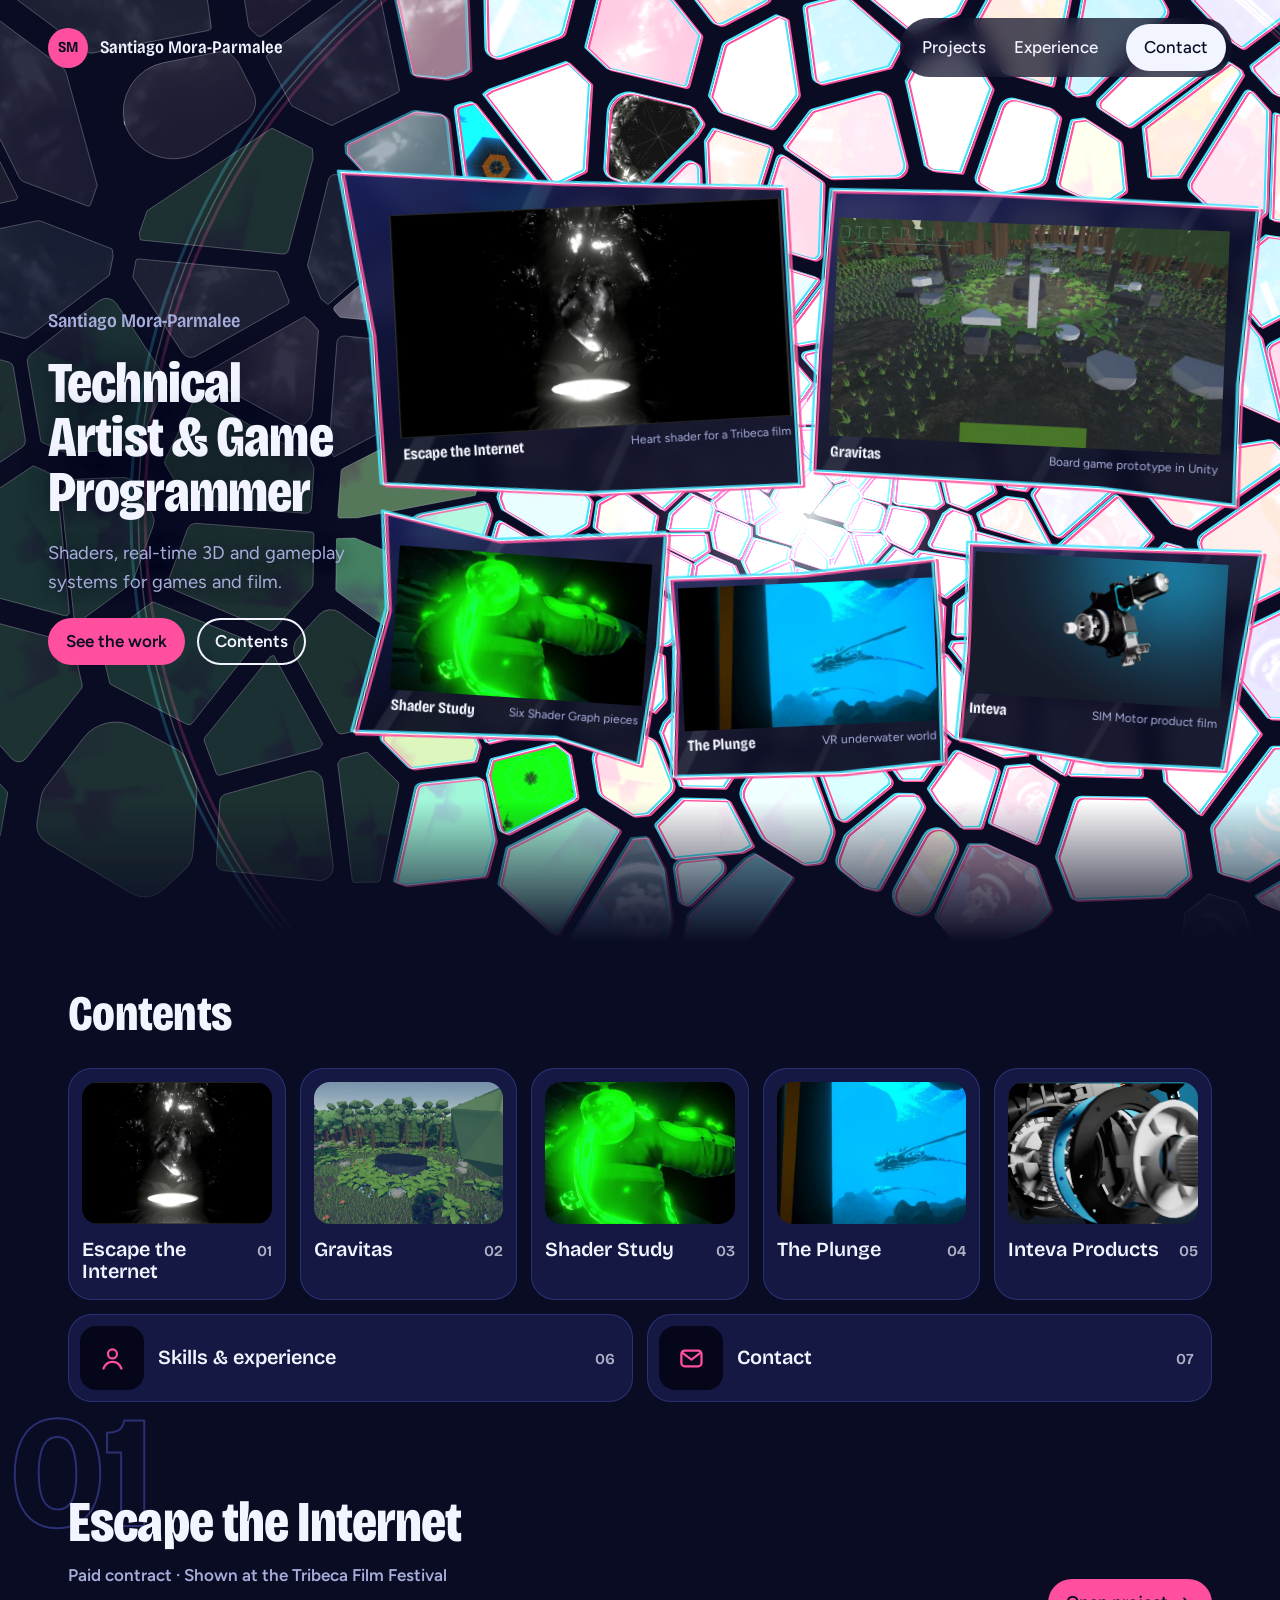
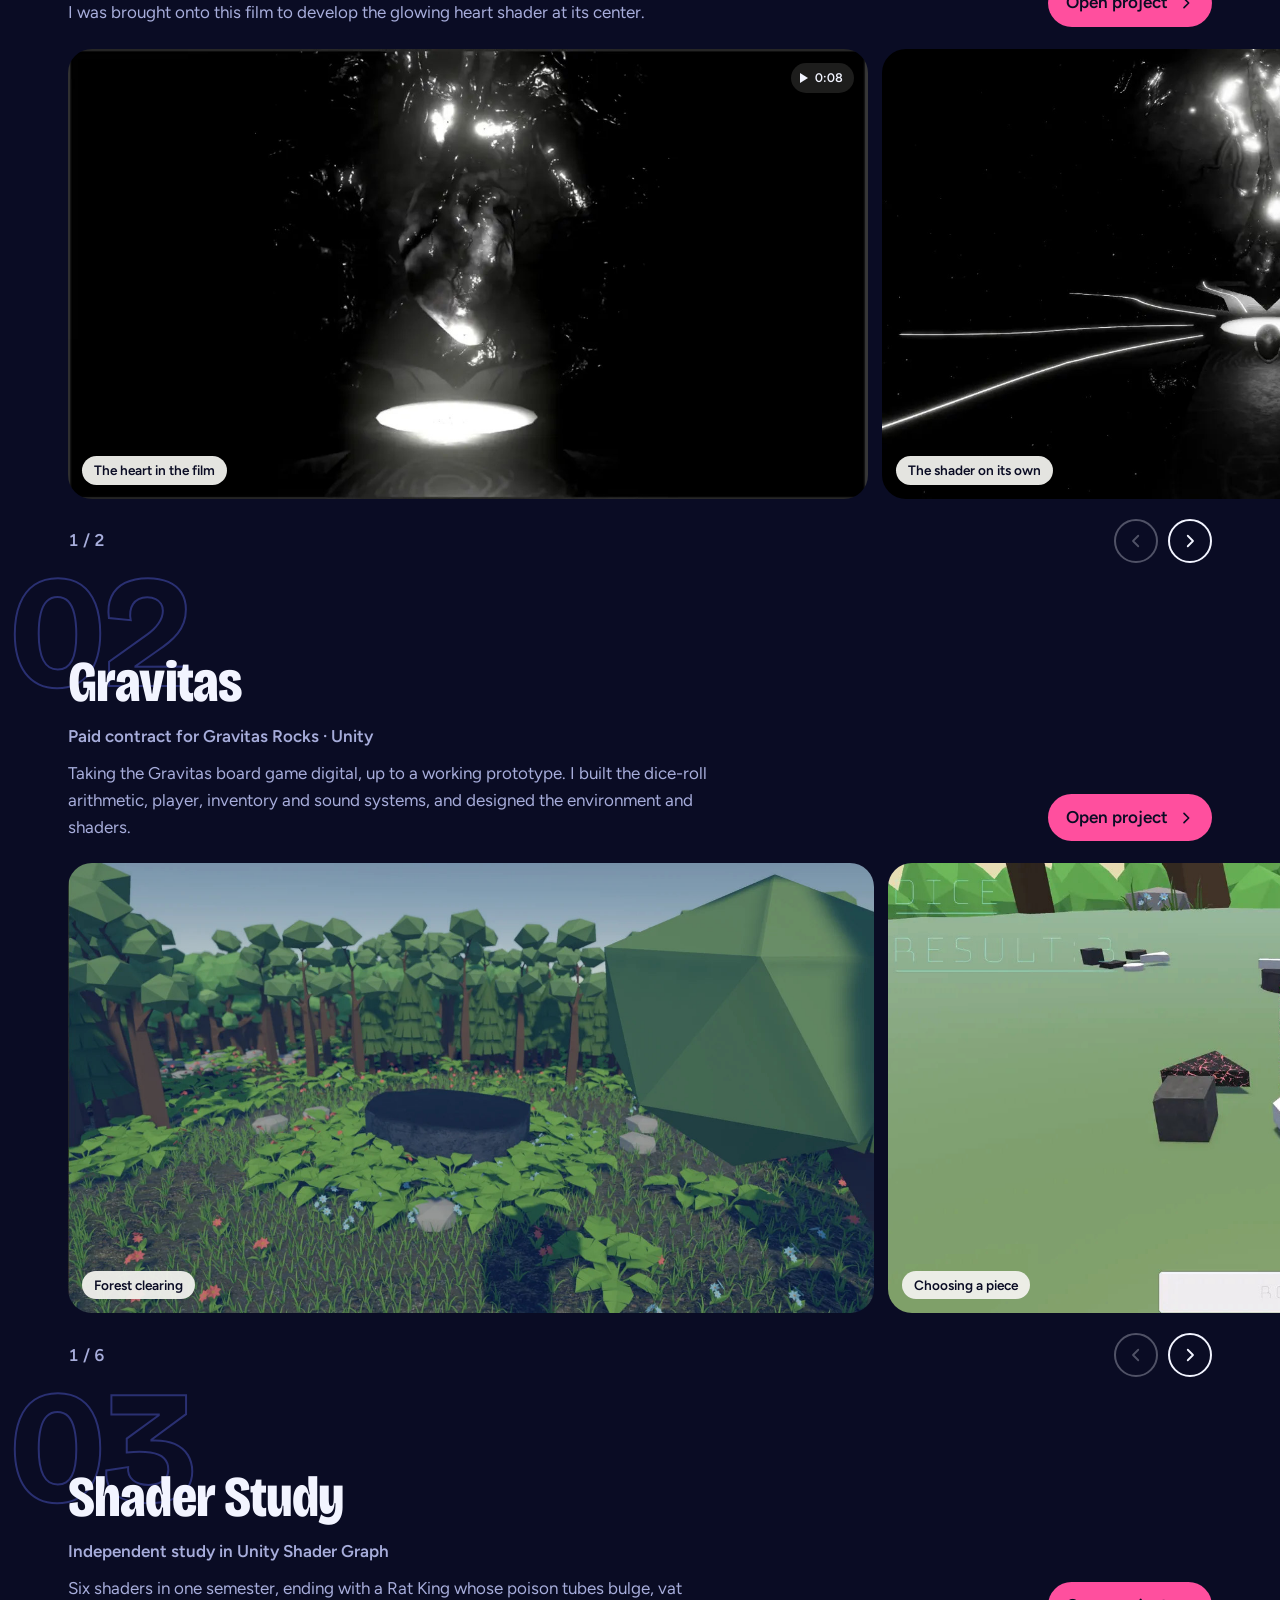
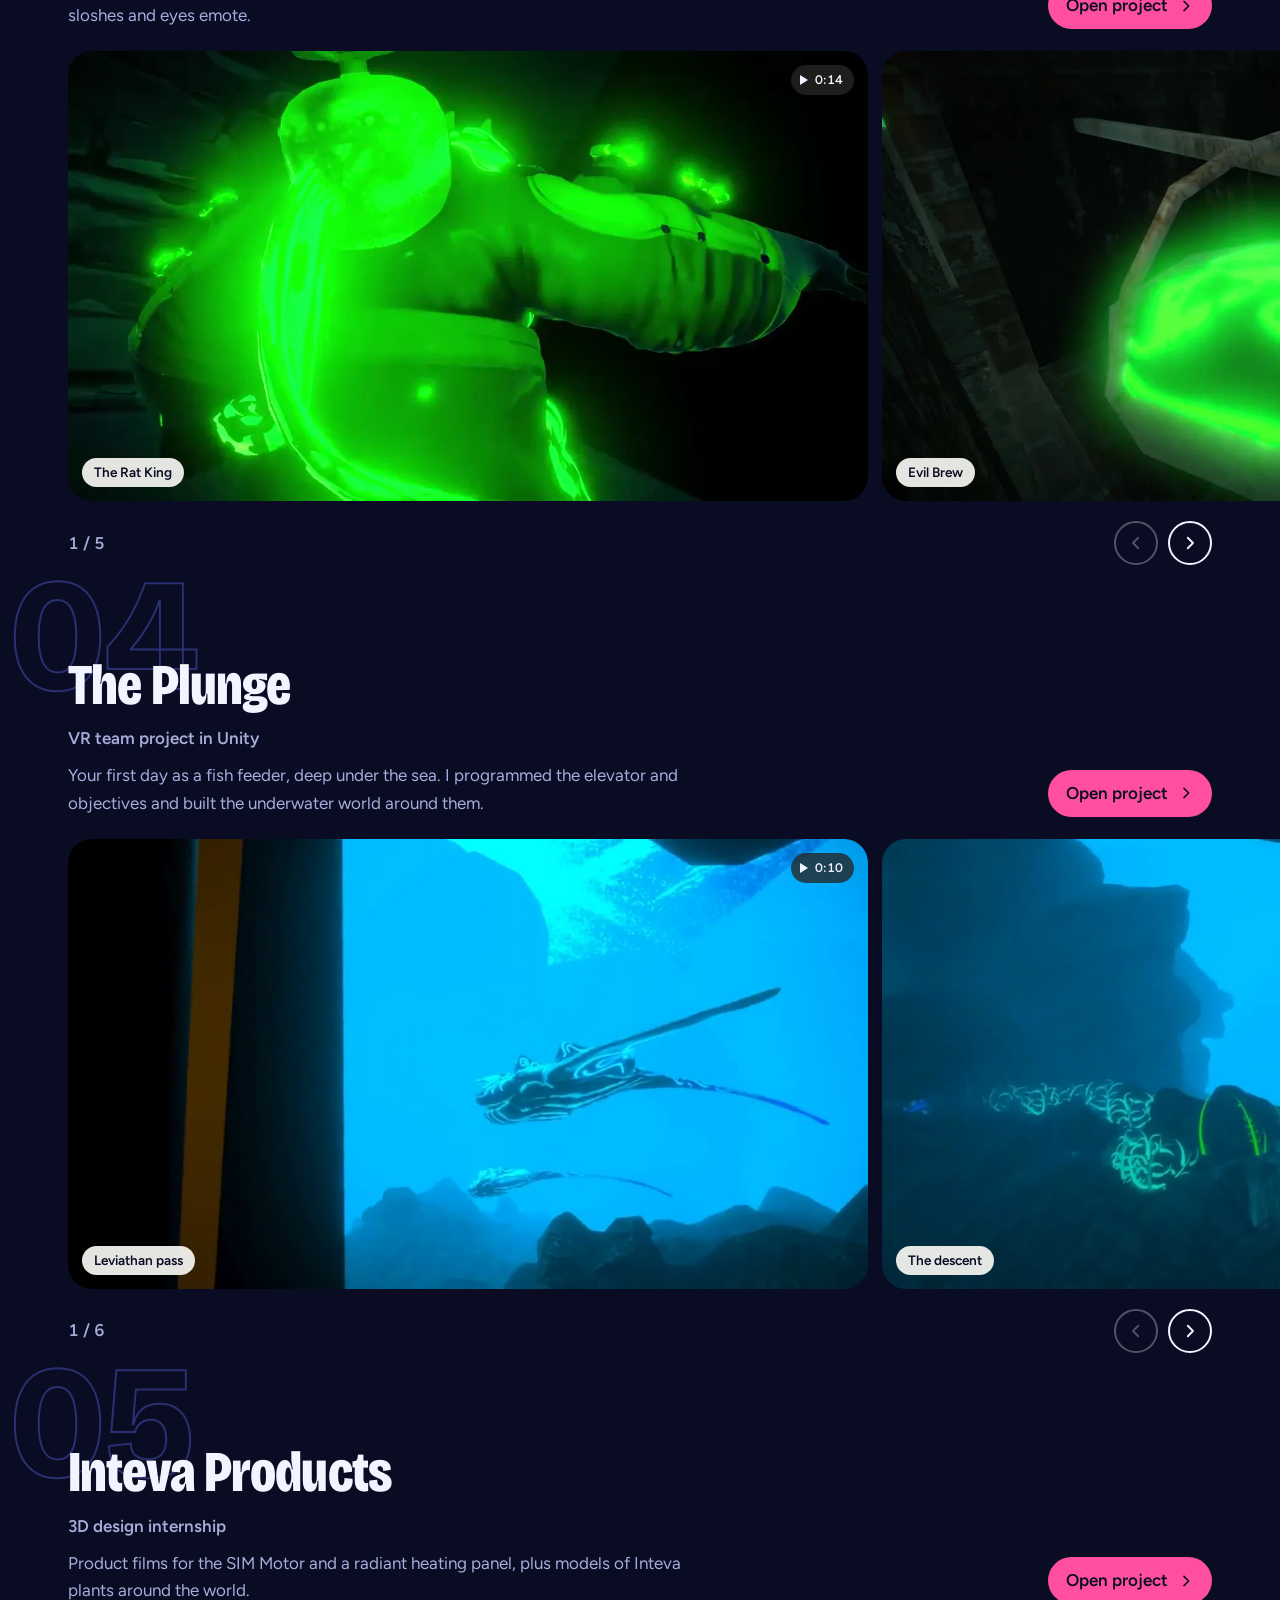
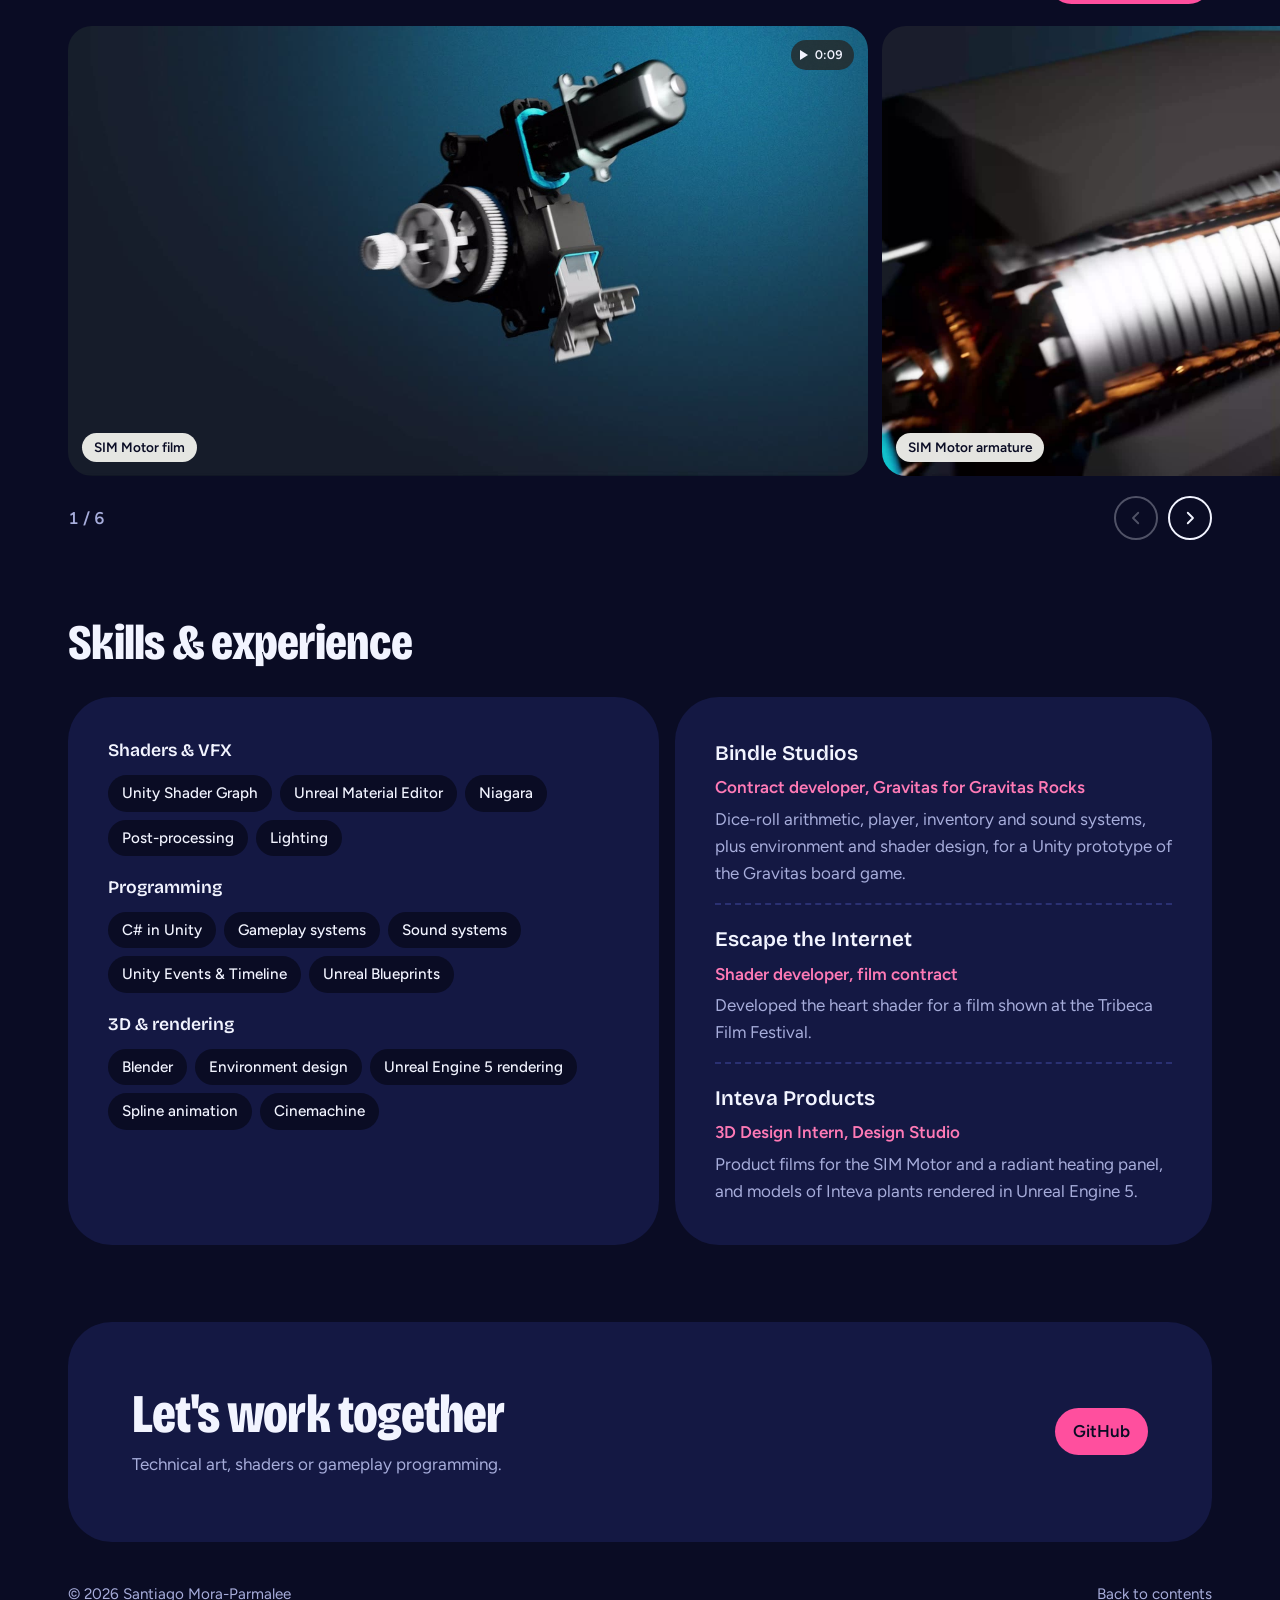
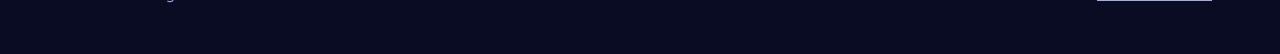
==== index.html @ 9e445bfb "Move out of fracture change" ====
<!doctype html>
<html lang="en">
<head>
<meta charset="utf-8">
<meta name="viewport" content="width=device-width, initial-scale=1, viewport-fit=cover">
<title>Santiago Mora-Parmalee</title>
<meta name="description" content="Technical artist and game programmer. Shaders, real-time 3D and gameplay systems for games and film, in Unity and Unreal Engine 5.">
<link rel="preconnect" href="https://fonts.googleapis.com">
<link rel="preconnect" href="https://fonts.gstatic.com" crossorigin>
<link rel="stylesheet" href="https://fonts.googleapis.com/css2?family=Bricolage+Grotesque:opsz,wdth,wght@12..96,75..100,400..800&family=Figtree:wght@400;500;600;700&display=swap">
<link rel="stylesheet" href="css/site.css">
<link rel="stylesheet" href="css/fracture.css">
</head>
<body class="fx">

<header class="site-head home-head">
  <div class="wrap">
    <a class="brand" href="index.html"><span class="mark">SM</span>Santiago Mora-Parmalee</a>
    <nav class="site-nav" aria-label="Main">
      <a href="#contents">Projects</a>
      <a href="#about">Experience</a>
      <a class="pill" href="#contact">Contact</a>
    </nav>
  </div>
</header>

<main>
  <section class="fx-hero" aria-labelledby="hero-title">
    <canvas class="fx-field" aria-hidden="true"></canvas>
    <div class="fx-inner">
      <div class="fx-text">
        <p class="hero-name">Santiago Mora-Parmalee</p>
        <h1 id="hero-title">Technical Artist &amp; Game Programmer</h1>
        <p class="hero-lede">Shaders, real-time 3D and gameplay systems for games and film.</p>
        <div class="hero-actions">
          <a class="pill gold" href="#work">See the work</a>
          <a class="pill ghost" href="#contents">Contents</a>
        </div>
      </div>
      <div class="fx-stage">
        <a class="shard" href="escape-the-internet.html"><video class="loop" src="../media/escape/heart-in-film.mp4" poster="../media/escape/heart-in-film.jpg" width="1280" height="720" data-len="0:08" muted loop playsinline preload="none" aria-label="Glowing heart shader floating in a beam of light"></video><span class="shard-cap"><strong>Escape the Internet</strong><span>Heart shader for a Tribeca film</span></span></a>
        <a class="shard" href="gravitas.html"><video class="loop" src="../media/gravitas/round-start.mp4" poster="../media/gravitas/round-start.jpg" width="1280" height="720" data-len="0:08" muted loop playsinline preload="none" aria-label="Camera circling the players' pieces laid out around the clearing, then settling on the first player's set"></video><span class="shard-cap"><strong>Gravitas</strong><span>Board game prototype in Unity</span></span></a>
        <a class="shard" href="shader-study.html"><video class="loop" src="../media/shader/ratking-final.mp4" poster="../media/shader/ratking-final.jpg" width="1280" height="720" data-len="0:14" muted loop playsinline preload="none" aria-label="The Rat King, glowing green poison shaders"></video><span class="shard-cap"><strong>Shader Study</strong><span>Six Shader Graph pieces</span></span></a>
        <a class="shard" href="the-plunge.html"><video class="loop" src="../media/plunge/postprocess-global.mp4" poster="../media/plunge/postprocess-global.jpg" width="1280" height="720" data-len="0:10" muted loop playsinline preload="none" aria-label="A leviathan swimming past the diving pod"></video><span class="shard-cap"><strong>The Plunge</strong><span>VR underwater world</span></span></a>
        <a class="shard" href="inteva.html"><video class="loop" src="../media/inteva/motor-flythrough.mp4" poster="../media/inteva/motor-flythrough.jpg" width="1280" height="720" data-len="0:09" muted loop playsinline preload="none" aria-label="Camera flying through the SIM Motor animation"></video><span class="shard-cap"><strong>Inteva</strong><span>SIM Motor product film</span></span></a>
      </div>
    </div>
  </section>

  <section class="section wrap" id="contents" aria-labelledby="contents-t">
    <div class="section-head">
      <h2 id="contents-t">Contents</h2>
    </div>
    <ol class="contents">
      <li class="proj"><a href="#escape-the-internet"><span class="thumb"><img src="../media/escape/heart-in-film.jpg" alt="" loading="lazy"></span><span class="row"><span class="t">Escape the Internet</span><span class="num">01</span></span></a></li>
      <li class="proj"><a href="#gravitas"><span class="thumb"><img src="../media/gravitas/forest-01.jpg" alt="" loading="lazy"></span><span class="row"><span class="t">Gravitas</span><span class="num">02</span></span></a></li>
      <li class="proj"><a href="#shader-study"><span class="thumb"><img src="../media/shader/ratking-final.jpg" alt="" loading="lazy"></span><span class="row"><span class="t">Shader Study</span><span class="num">03</span></span></a></li>
      <li class="proj"><a href="#the-plunge"><span class="thumb"><img src="../media/plunge/postprocess-global.jpg" alt="" loading="lazy"></span><span class="row"><span class="t">The Plunge</span><span class="num">04</span></span></a></li>
      <li class="proj"><a href="#inteva"><span class="thumb"><img src="../media/inteva/motor-gears.jpg" alt="" loading="lazy"></span><span class="row"><span class="t">Inteva Products</span><span class="num">05</span></span></a></li>
      <li class="mini"><a href="#about"><span class="thumb icon"><svg viewBox="0 0 24 24" fill="none" stroke="currentColor" stroke-width="2" stroke-linecap="round" stroke-linejoin="round" aria-hidden="true"><circle cx="12" cy="8" r="4"/><path d="M4 21c1.5-4 4.5-6 8-6s6.5 2 8 6"/></svg></span><span class="row"><span class="t">Skills &amp; experience</span><span class="num">06</span></span></a></li>
      <li class="mini"><a href="#contact"><span class="thumb icon"><svg viewBox="0 0 24 24" fill="none" stroke="currentColor" stroke-width="2" stroke-linecap="round" stroke-linejoin="round" aria-hidden="true"><rect x="3" y="5" width="18" height="14" rx="3"/><path d="M4 7l8 6 8-6"/></svg></span><span class="row"><span class="t">Contact</span><span class="num">07</span></span></a></li>
    </ol>
  </section>

  <div id="work">
  <section class="post" id="escape-the-internet" aria-labelledby="escape-the-internet-t">
    <div class="wrap post-head">
      <span class="ghost-num" aria-hidden="true">01</span>
      <div>
        <h2 id="escape-the-internet-t">Escape the Internet</h2>
        <p class="post-meta">Paid contract · Shown at the Tribeca Film Festival</p>
        <p class="sum">I was brought onto this film to develop the glowing heart shader at its center.</p>
      </div>
      <a class="pill gold" href="escape-the-internet.html">Open project <svg width="16" height="16" viewBox="0 0 24 24" fill="none" stroke="currentColor" stroke-width="2.4" stroke-linecap="round" stroke-linejoin="round" aria-hidden="true"><path d="M9 5l7 7-7 7"/></svg></a>
    </div>
  <div class="reel" data-reel>
    <div class="reel-track" role="group" aria-label="Escape the Internet clips">
      <figure class="slide" style="--ar:1778 / 1000"><video class="loop" src="../media/escape/heart-in-film.mp4" poster="../media/escape/heart-in-film.jpg" width="1280" height="720" data-len="0:08" muted loop playsinline preload="none" aria-label="Glowing heart hovering in a beam of light"></video><figcaption class="cap">The heart in the film</figcaption></figure>
      <figure class="slide" style="--ar:1778 / 1000"><video class="loop" src="../media/escape/heart-isolated.mp4" poster="../media/escape/heart-isolated.jpg" width="1280" height="720" data-len="0:10" muted loop playsinline preload="none" aria-label="Heart shader glowing above a flower-shaped base"></video><figcaption class="cap">The shader on its own</figcaption></figure>
    </div>
    <div class="wrap reel-bar">
      <span class="count" aria-live="polite">1 / 2</span>
      <span class="btns"><button class="circle-arrow" type="button" data-prev aria-label="Previous"><svg viewBox="0 0 24 24" fill="none" stroke="currentColor" stroke-width="2.4" stroke-linecap="round" stroke-linejoin="round" aria-hidden="true"><path d="M15 5l-7 7 7 7"/></svg></button><button class="circle-arrow" type="button" data-next aria-label="Next"><svg viewBox="0 0 24 24" fill="none" stroke="currentColor" stroke-width="2.4" stroke-linecap="round" stroke-linejoin="round" aria-hidden="true"><path d="M9 5l7 7-7 7"/></svg></button></span>
    </div>
  </div>
  </section>

  <section class="post" id="gravitas" aria-labelledby="gravitas-t">
    <div class="wrap post-head">
      <span class="ghost-num" aria-hidden="true">02</span>
      <div>
        <h2 id="gravitas-t">Gravitas</h2>
        <p class="post-meta">Paid contract for Gravitas Rocks · Unity</p>
        <p class="sum">Taking the Gravitas board game digital, up to a working prototype. I built the dice-roll arithmetic, player, inventory and sound systems, and designed the environment and shaders.</p>
      </div>
      <a class="pill gold" href="gravitas.html">Open project <svg width="16" height="16" viewBox="0 0 24 24" fill="none" stroke="currentColor" stroke-width="2.4" stroke-linecap="round" stroke-linejoin="round" aria-hidden="true"><path d="M9 5l7 7-7 7"/></svg></a>
    </div>
  <div class="reel" data-reel>
    <div class="reel-track" role="group" aria-label="Gravitas clips">
      <figure class="slide" style="--ar:1792 / 1000"><button class="zoom" type="button" aria-label="Enlarge: Low-poly forest clearing with the base rock in the middle"><img src="../media/gravitas/forest-01.jpg" width="1600" height="893" loading="lazy" alt="Low-poly forest clearing with the base rock in the middle"></button><figcaption class="cap">Forest clearing</figcaption></figure>
      <figure class="slide" style="--ar:1778 / 1000"><video class="loop" src="../media/gravitas/piece-select.mp4" poster="../media/gravitas/piece-select.jpg" width="1280" height="720" data-len="0:04" muted loop playsinline preload="none" aria-label="Row of pieces to choose from after a dice roll"></video><figcaption class="cap">Choosing a piece</figcaption></figure>
      <figure class="slide" style="--ar:1778 / 1000"><video class="loop" src="../media/gravitas/stacking.mp4" poster="../media/gravitas/stacking.jpg" width="1280" height="720" data-len="0:09" muted loop playsinline preload="none" aria-label="Textured piece landing on the glowing pile"></video><figcaption class="cap">Stacking</figcaption></figure>
      <figure class="slide" style="--ar:1778 / 1000"><video class="loop" src="../media/gravitas/landing-indicator.mp4" poster="../media/gravitas/landing-indicator.jpg" width="1280" height="720" data-len="0:05" muted loop playsinline preload="none" aria-label="Shadow circle showing where the held piece will land"></video><figcaption class="cap">Landing indicator</figcaption></figure>
      <figure class="slide" style="--ar:1778 / 1000"><video class="loop" src="../media/gravitas/title-players.mp4" poster="../media/gravitas/title-players.jpg" width="1280" height="720" data-len="0:07" muted loop playsinline preload="none" aria-label="Title screen with players being added"></video><figcaption class="cap">Adding players</figcaption></figure>
      <figure class="slide" style="--ar:1786 / 1000"><button class="zoom" type="button" aria-label="Enlarge: The clearing seen between tree trunks"><img src="../media/gravitas/forest-02.jpg" width="1600" height="896" loading="lazy" alt="The clearing seen between tree trunks"></button><figcaption class="cap">Through the trees</figcaption></figure>
    </div>
    <div class="wrap reel-bar">
      <span class="count" aria-live="polite">1 / 6</span>
      <span class="btns"><button class="circle-arrow" type="button" data-prev aria-label="Previous"><svg viewBox="0 0 24 24" fill="none" stroke="currentColor" stroke-width="2.4" stroke-linecap="round" stroke-linejoin="round" aria-hidden="true"><path d="M15 5l-7 7 7 7"/></svg></button><button class="circle-arrow" type="button" data-next aria-label="Next"><svg viewBox="0 0 24 24" fill="none" stroke="currentColor" stroke-width="2.4" stroke-linecap="round" stroke-linejoin="round" aria-hidden="true"><path d="M9 5l7 7-7 7"/></svg></button></span>
    </div>
  </div>
  </section>

  <section class="post" id="shader-study" aria-labelledby="shader-study-t">
    <div class="wrap post-head">
      <span class="ghost-num" aria-hidden="true">03</span>
      <div>
        <h2 id="shader-study-t">Shader Study</h2>
        <p class="post-meta">Independent study in Unity Shader Graph</p>
        <p class="sum">Six shaders in one semester, ending with a Rat King whose poison tubes bulge, vat sloshes and eyes emote.</p>
      </div>
      <a class="pill gold" href="shader-study.html">Open project <svg width="16" height="16" viewBox="0 0 24 24" fill="none" stroke="currentColor" stroke-width="2.4" stroke-linecap="round" stroke-linejoin="round" aria-hidden="true"><path d="M9 5l7 7-7 7"/></svg></a>
    </div>
  <div class="reel" data-reel>
    <div class="reel-track" role="group" aria-label="Shader Study clips">
      <figure class="slide" style="--ar:1778 / 1000"><video class="loop" src="../media/shader/ratking-final.mp4" poster="../media/shader/ratking-final.jpg" width="1280" height="720" data-len="0:14" muted loop playsinline preload="none" aria-label="The Rat King character glowing green"></video><figcaption class="cap">The Rat King</figcaption></figure>
      <figure class="slide" style="--ar:1778 / 1000"><video class="loop" src="../media/shader/evil-brew.mp4" poster="../media/shader/evil-brew.jpg" width="1280" height="720" data-len="0:10" muted loop playsinline preload="none" aria-label="Swirling green cauldron liquid"></video><figcaption class="cap">Evil Brew</figcaption></figure>
      <figure class="slide" style="--ar:1778 / 1000"><video class="loop" src="../media/shader/galactic-mushroom.mp4" poster="../media/shader/galactic-mushroom.jpg" width="1280" height="720" data-len="0:10" muted loop playsinline preload="none" aria-label="Red mushrooms with panning stars"></video><figcaption class="cap">Galactic Mushroom</figcaption></figure>
      <figure class="slide" style="--ar:1778 / 1000"><video class="loop" src="../media/shader/animated-flag.mp4" poster="../media/shader/animated-flag.jpg" width="1280" height="720" data-len="0:09" muted loop playsinline preload="none" aria-label="Union Jack waving on a warship"></video><figcaption class="cap">Animated Flag</figcaption></figure>
      <figure class="slide" style="--ar:1866 / 1000"><video class="loop" src="../media/shader/ratking-eye-shader.mp4" poster="../media/shader/ratking-eye-shader.jpg" width="1280" height="686" data-len="0:37" muted loop playsinline preload="none" aria-label="Procedural X-shaped eyes changing expression"></video><figcaption class="cap">Rat King eyes</figcaption></figure>
    </div>
    <div class="wrap reel-bar">
      <span class="count" aria-live="polite">1 / 5</span>
      <span class="btns"><button class="circle-arrow" type="button" data-prev aria-label="Previous"><svg viewBox="0 0 24 24" fill="none" stroke="currentColor" stroke-width="2.4" stroke-linecap="round" stroke-linejoin="round" aria-hidden="true"><path d="M15 5l-7 7 7 7"/></svg></button><button class="circle-arrow" type="button" data-next aria-label="Next"><svg viewBox="0 0 24 24" fill="none" stroke="currentColor" stroke-width="2.4" stroke-linecap="round" stroke-linejoin="round" aria-hidden="true"><path d="M9 5l7 7-7 7"/></svg></button></span>
    </div>
  </div>
  </section>

  <section class="post" id="the-plunge" aria-labelledby="the-plunge-t">
    <div class="wrap post-head">
      <span class="ghost-num" aria-hidden="true">04</span>
      <div>
        <h2 id="the-plunge-t">The Plunge</h2>
        <p class="post-meta">VR team project in Unity</p>
        <p class="sum">Your first day as a fish feeder, deep under the sea. I programmed the elevator and objectives and built the underwater world around them.</p>
      </div>
      <a class="pill gold" href="the-plunge.html">Open project <svg width="16" height="16" viewBox="0 0 24 24" fill="none" stroke="currentColor" stroke-width="2.4" stroke-linecap="round" stroke-linejoin="round" aria-hidden="true"><path d="M9 5l7 7-7 7"/></svg></a>
    </div>
  <div class="reel" data-reel>
    <div class="reel-track" role="group" aria-label="The Plunge clips">
      <figure class="slide" style="--ar:1778 / 1000"><video class="loop" src="../media/plunge/postprocess-global.mp4" poster="../media/plunge/postprocess-global.jpg" width="1280" height="720" data-len="0:10" muted loop playsinline preload="none" aria-label="A leviathan swimming past the pod"></video><figcaption class="cap">Leviathan pass</figcaption></figure>
      <figure class="slide" style="--ar:1778 / 1000"><video class="loop" src="../media/plunge/ecosystem-overview.mp4" poster="../media/plunge/ecosystem-overview.jpg" width="1280" height="720" data-len="0:14" muted loop playsinline preload="none" aria-label="Kelp and rocks drifting past the pod window"></video><figcaption class="cap">The descent</figcaption></figure>
      <figure class="slide" style="--ar:1307 / 1000"><button class="zoom" type="button" aria-label="Enlarge: Leviathan creature following a spline path"><img src="../media/plunge/creature-leviathan.jpg" width="919" height="703" loading="lazy" alt="Leviathan creature following a spline path"></button><figcaption class="cap">Leviathan on its spline</figcaption></figure>
      <figure class="slide" style="--ar:1778 / 1000"><video class="loop" src="../media/plunge/lighting-fog.mp4" poster="../media/plunge/lighting-fog.jpg" width="1280" height="720" data-len="0:09" muted loop playsinline preload="none" aria-label="Pod lights cutting through dark fog"></video><figcaption class="cap">Fog and spotlights</figcaption></figure>
      <figure class="slide" style="--ar:1644 / 1000"><button class="zoom" type="button" aria-label="Enlarge: Rocky underwater ravine with kelp"><img src="../media/plunge/environment-ravine-01.jpg" width="1600" height="973" loading="lazy" alt="Rocky underwater ravine with kelp"></button><figcaption class="cap">The ravine</figcaption></figure>
      <figure class="slide" style="--ar:1778 / 1000"><video class="loop" src="../media/plunge/elevator.mp4" poster="../media/plunge/elevator.jpg" width="1280" height="720" data-len="0:11" muted loop playsinline preload="none" aria-label="Inside the pod moving between floors"></video><figcaption class="cap">Pod elevator</figcaption></figure>
    </div>
    <div class="wrap reel-bar">
      <span class="count" aria-live="polite">1 / 6</span>
      <span class="btns"><button class="circle-arrow" type="button" data-prev aria-label="Previous"><svg viewBox="0 0 24 24" fill="none" stroke="currentColor" stroke-width="2.4" stroke-linecap="round" stroke-linejoin="round" aria-hidden="true"><path d="M15 5l-7 7 7 7"/></svg></button><button class="circle-arrow" type="button" data-next aria-label="Next"><svg viewBox="0 0 24 24" fill="none" stroke="currentColor" stroke-width="2.4" stroke-linecap="round" stroke-linejoin="round" aria-hidden="true"><path d="M9 5l7 7-7 7"/></svg></button></span>
    </div>
  </div>
  </section>

  <section class="post" id="inteva" aria-labelledby="inteva-t">
    <div class="wrap post-head">
      <span class="ghost-num" aria-hidden="true">05</span>
      <div>
        <h2 id="inteva-t">Inteva Products</h2>
        <p class="post-meta">3D design internship</p>
        <p class="sum">Product films for the SIM Motor and a radiant heating panel, plus models of Inteva plants around the world.</p>
      </div>
      <a class="pill gold" href="inteva.html">Open project <svg width="16" height="16" viewBox="0 0 24 24" fill="none" stroke="currentColor" stroke-width="2.4" stroke-linecap="round" stroke-linejoin="round" aria-hidden="true"><path d="M9 5l7 7-7 7"/></svg></a>
    </div>
  <div class="reel" data-reel>
    <div class="reel-track" role="group" aria-label="Inteva work">
      <figure class="slide" style="--ar:1778 / 1000"><video class="loop" src="../media/inteva/motor-flythrough.mp4" poster="../media/inteva/motor-flythrough.jpg" width="1280" height="720" data-len="0:09" muted loop playsinline preload="none" aria-label="Camera flying through the SIM Motor's gears and armature"></video><figcaption class="cap">SIM Motor film</figcaption></figure>
      <figure class="slide" style="--ar:1778 / 1000"><button class="zoom" type="button" aria-label="Enlarge: Copper windings on the SIM Motor armature"><img src="../media/inteva/motor-armature.jpg" width="1920" height="1080" loading="lazy" alt="Copper windings on the SIM Motor armature"></button><figcaption class="cap">SIM Motor armature</figcaption></figure>
      <figure class="slide" style="--ar:1600 / 1000"><button class="zoom" type="button" aria-label="Enlarge: Grasbrunn building model"><img src="../media/inteva/model-grasbrunn.jpg" width="1280" height="800" loading="lazy" alt="Grasbrunn building model"></button><figcaption class="cap">Grasbrunn</figcaption></figure>
      <figure class="slide" style="--ar:1778 / 1000"><video class="loop" src="../media/inteva/radiant-panel-animation.mp4" poster="../media/inteva/radiant-panel-animation.jpg" width="1920" height="1080" data-len="0:19" muted loop playsinline preload="none" aria-label="Product film for a radiant heating panel"></video><figcaption class="cap">Radiant panel film</figcaption></figure>
      <figure class="slide" style="--ar:1600 / 1000"><button class="zoom" type="button" aria-label="Enlarge: Adrian plant model"><img src="../media/inteva/model-adrian.jpg" width="1280" height="800" loading="lazy" alt="Adrian plant model"></button><figcaption class="cap">Adrian</figcaption></figure>
      <figure class="slide" style="--ar:1778 / 1000"><video class="loop" src="../media/inteva/panel-exploded-view.mp4" poster="../media/inteva/panel-exploded-view.jpg" width="1920" height="1080" data-len="0:07" muted loop playsinline preload="none" aria-label="Exploded view of the heating panel layers"></video><figcaption class="cap">Exploded view</figcaption></figure>
    </div>
    <div class="wrap reel-bar">
      <span class="count" aria-live="polite">1 / 6</span>
      <span class="btns"><button class="circle-arrow" type="button" data-prev aria-label="Previous"><svg viewBox="0 0 24 24" fill="none" stroke="currentColor" stroke-width="2.4" stroke-linecap="round" stroke-linejoin="round" aria-hidden="true"><path d="M15 5l-7 7 7 7"/></svg></button><button class="circle-arrow" type="button" data-next aria-label="Next"><svg viewBox="0 0 24 24" fill="none" stroke="currentColor" stroke-width="2.4" stroke-linecap="round" stroke-linejoin="round" aria-hidden="true"><path d="M9 5l7 7-7 7"/></svg></button></span>
    </div>
  </div>
  </section>
  </div>

  <section class="section wrap" id="about" aria-labelledby="about-t">
    <div class="section-head"><h2 id="about-t">Skills &amp; experience</h2></div>
    <div class="about-grid">
      <div class="card">
        <div class="skill-group"><h4>Shaders &amp; VFX</h4><ul class="chips"><li>Unity Shader Graph</li><li>Unreal Material Editor</li><li>Niagara</li><li>Post-processing</li><li>Lighting</li></ul></div>
        <div class="skill-group"><h4>Programming</h4><ul class="chips"><li>C# in Unity</li><li>Gameplay systems</li><li>Sound systems</li><li>Unity Events &amp; Timeline</li><li>Unreal Blueprints</li></ul></div>
        <div class="skill-group"><h4>3D &amp; rendering</h4><ul class="chips"><li>Blender</li><li>Environment design</li><li>Unreal Engine 5 rendering</li><li>Spline animation</li><li>Cinemachine</li></ul></div>
      </div>
      <div class="card">
        <div class="job">
          <h4>Bindle Studios</h4>
          <p class="role">Contract developer, Gravitas for Gravitas Rocks</p>
          <p>Dice-roll arithmetic, player, inventory and sound systems, plus environment and shader design, for a Unity prototype of the Gravitas board game.</p>
        </div>
        <div class="job">
          <h4>Escape the Internet</h4>
          <p class="role">Shader developer, film contract</p>
          <p>Developed the heart shader for a film shown at the Tribeca Film Festival.</p>
        </div>
        <div class="job">
          <h4>Inteva Products</h4>
          <p class="role">3D Design Intern, Design Studio</p>
          <p>Product films for the SIM Motor and a radiant heating panel, and models of Inteva plants rendered in Unreal Engine 5.</p>
        </div>
      </div>
    </div>
  </section>

  <section class="section wrap" id="contact" aria-labelledby="contact-t">
    <div class="contact-panel">
      <div>
        <h2 id="contact-t">Let's work together</h2>
        <p>Technical art, shaders or gameplay programming.</p>
      </div>
      <div class="contact-links">
        <a class="pill gold" href="https://github.com/SantiagoMora-Parmalee">GitHub</a>
      </div>
    </div>
  </section>
</main>

<footer class="site-foot">
  <div class="wrap">
    <span>© 2026 Santiago Mora-Parmalee</span>
    <a href="#contents">Back to contents</a>
  </div>
</footer>

<script src="js/site.js"></script>
<script src="js/fracture.js"></script>
</body>
</html>
---- css/site.css ----
/* Layout concept: a soft, rounded "studio" look drawn from the references.
   Light grey ground, big charcoal panels with an organic wave edge where the
   work pours in (Ocean Heroes), marigold highlight bars and rounded tiles
   (the Porto Folio board pin), and horizontal reels of work where the next
   piece always peeks in from the right (Instagram / Lyn Li). */
:root {
  color-scheme: light;
  --ground: #e3e3df;      /* cool light grey page */
  --tile: #f1f1ed;        /* lighter surface for cards */
  --ink: #262624;         /* charcoal text */
  --ink-2: #5d5d57;       /* secondary text */
  --line: #cdcdc6;
  --panel: #2b2b29;       /* charcoal panels */
  --panel-ink: #f3f3ef;
  --panel-dim: #a8a8a1;
  --marigold: #f4a51c;    /* the one accent */
  --marigold-deep: #d98b00;

  --font-display: "Fredoka", "Nunito", "Arial Rounded MT Bold", system-ui, sans-serif;
  --font-body: "Figtree", system-ui, -apple-system, "Segoe UI", sans-serif;

  --maxw: 1240px;
  --gutter: clamp(16px, 4vw, 48px);
  --r-xl: clamp(28px, 4vw, 44px);
  --r-lg: 24px;
  --r-md: 16px;
  --reel-h: clamp(220px, 50vh, 500px);
}

* { box-sizing: border-box; }
html { -webkit-text-size-adjust: 100%; scroll-behavior: smooth; scroll-padding-top: 76px; }
@media (prefers-reduced-motion: reduce) { html { scroll-behavior: auto; } }
body {
  margin: 0;
  background: var(--ground);
  color: var(--ink);
  font-family: var(--font-body);
  font-size: 1.0625rem;
  line-height: 1.6;
  overflow-x: hidden;
}
img, video { max-width: 100%; display: block; }
a { color: inherit; }
:focus-visible { outline: 3px solid var(--marigold); outline-offset: 3px; border-radius: 6px; }
h1, h2, h3 { font-family: var(--font-display); text-wrap: balance; margin: 0; font-weight: 600; line-height: 1.05; }
p { margin: 0; }
.wrap { max-width: var(--maxw); margin-inline: auto; padding-inline: var(--gutter); }

/* ---------- header ---------- */
.site-head .wrap { display: flex; align-items: center; justify-content: space-between; gap: 16px; padding-block: 18px; }
.brand { display: inline-flex; align-items: center; gap: 12px; text-decoration: none; font-family: var(--font-display); font-weight: 600; font-size: 1.1rem; white-space: nowrap; }
.brand .mark {
  width: 40px; height: 40px; border-radius: 50%; display: grid; place-items: center;
  background: var(--marigold); color: var(--ink); font-size: 0.95rem; font-weight: 700; letter-spacing: 0.02em;
}
.site-nav { display: flex; align-items: center; gap: clamp(12px, 2.4vw, 28px); flex-wrap: wrap; }
.site-nav a { text-decoration: none; font-weight: 500; color: var(--ink-2); }
.site-nav a:hover, .site-nav a[aria-current="page"] { color: var(--ink); }
.pill {
  display: inline-flex; align-items: center; gap: 10px;
  padding: 10px 18px; border-radius: 999px; text-decoration: none; font-weight: 600;
  background: var(--ink); color: var(--panel-ink); border: 0; font: inherit; font-weight: 600; cursor: pointer;
}
.pill:hover { background: #000; }
.pill.gold { background: var(--marigold); color: var(--ink); }
.pill.gold:hover { background: var(--marigold-deep); }
.pill.ghost { background: transparent; color: inherit; box-shadow: inset 0 0 0 2px currentColor; }
.site-nav .pill { color: var(--panel-ink); }

.circle-arrow {
  width: 44px; height: 44px; border-radius: 50%; display: inline-grid; place-items: center; flex: none;
  border: 2px solid currentColor; background: transparent; color: inherit; cursor: pointer; padding: 0;
}
.circle-arrow svg { width: 18px; height: 18px; }
.circle-arrow:hover { background: var(--marigold); border-color: var(--marigold); color: var(--ink); }
.circle-arrow[disabled] { opacity: 0.3; cursor: default; background: transparent; border-color: currentColor; color: inherit; }

/* ---------- hero panel (home + project pages) ---------- */
.hero { padding-block: 4px 0; }
.hero-panel {
  position: relative; overflow: hidden;
  background: var(--panel); color: var(--panel-ink);
  border-radius: var(--r-xl);
  display: grid; grid-template-columns: minmax(0, 1fr) minmax(0, 1.15fr);
  min-height: min(76svh, 700px);
}
.hero-text { padding: clamp(28px, 5vw, 64px); display: flex; flex-direction: column; justify-content: center; gap: 22px; min-width: 0; position: relative; z-index: 2; }
.hero-name { font-family: var(--font-display); font-size: clamp(1.05rem, 1.6vw, 1.25rem); font-weight: 500; color: var(--panel-dim); }
.hero h1 { font-size: clamp(2.5rem, 5.6vw, 4.8rem); font-weight: 700; line-height: 1.02; letter-spacing: -0.01em; font-stretch: 105%; }
.hero h1 .bar {
  background: var(--marigold); color: var(--ink);
  border-radius: 999px; padding: 0 0.28em 0.04em; margin-left: -0.1em;
  -webkit-box-decoration-break: clone; box-decoration-break: clone;
}
.hero-lede { font-size: 1.15rem; color: var(--panel-dim); max-width: 38ch; }
.hero-actions { display: flex; flex-wrap: wrap; gap: 12px; }
.hero .pill.ghost { color: var(--panel-ink); }

/* the work side, cut by an organic wave */
.hero-work {
  position: relative; min-width: 0;
  -webkit-mask-image: url("data:image/svg+xml,%3Csvg xmlns='http://www.w3.org/2000/svg' viewBox='0 0 100 100' preserveAspectRatio='none'%3E%3Cpath d='M16 0 C4 14 20 30 9 48 C0 63 15 80 5 100 L100 100 L100 0 Z'/%3E%3C/svg%3E");
          mask-image: url("data:image/svg+xml,%3Csvg xmlns='http://www.w3.org/2000/svg' viewBox='0 0 100 100' preserveAspectRatio='none'%3E%3Cpath d='M16 0 C4 14 20 30 9 48 C0 63 15 80 5 100 L100 100 L100 0 Z'/%3E%3C/svg%3E");
  -webkit-mask-size: 100% 100%; mask-size: 100% 100%;
}
.mosaic {
  position: absolute; inset: 0;
  display: grid; gap: 6px;
  grid-template-columns: 1fr 1fr; grid-template-rows: repeat(3, minmax(0, 1fr));
  grid-template-areas: "a b" "a c" "d e";
}
/* home hero runs wider than the page column so five clips have room */
.home-hero, .home-head .wrap { max-width: 1520px; }
.home-hero .hero-panel { grid-template-columns: minmax(0, 1fr) minmax(0, 1.6fr); min-height: min(84svh, 800px); }
.mosaic a { position: relative; display: block; overflow: hidden; text-decoration: none; background: #000; min-height: 0; }
.mosaic a:nth-child(1) { grid-area: a; }
.mosaic a:nth-child(2) { grid-area: b; }
.mosaic a:nth-child(3) { grid-area: c; }
.mosaic a:nth-child(4) { grid-area: d; }
.mosaic a:nth-child(5) { grid-area: e; }
.mosaic video, .mosaic img { width: 100%; height: 100%; object-fit: cover; transition: transform .5s ease; }
.mosaic a:hover video, .mosaic a:hover img { transform: scale(1.04); }
.tag-pill {
  position: absolute; right: 14px; bottom: 14px; z-index: 2;
  display: inline-flex; align-items: center; gap: 8px;
  padding: 7px 14px; border-radius: 999px; background: var(--panel-ink); color: var(--ink);
  font-family: var(--font-display); font-weight: 600; font-size: 0.95rem; line-height: 1.1;
}
.mosaic a:hover .tag-pill { background: var(--marigold); }

/* ---------- contents (table of contents tiles) ---------- */
.section { padding-block: clamp(40px, 6vw, 80px) 0; }
.section-head { display: flex; align-items: end; justify-content: space-between; gap: 16px 24px; flex-wrap: wrap; margin-bottom: clamp(18px, 3vw, 28px); }
.section-head h2 { font-size: clamp(2rem, 4vw, 3.1rem); font-weight: 700; }
.section-head p { color: var(--ink-2); max-width: 46ch; }

.contents { display: grid; gap: 14px; grid-template-columns: repeat(10, minmax(0, 1fr)); list-style: none; margin: 0; padding: 0; }
.contents li { grid-column: span 2; }
.contents li.mini { grid-column: span 5; }
.contents a {
  display: flex; flex-direction: column; gap: 14px; height: 100%;
  padding: 14px 14px 18px; border-radius: var(--r-lg); text-decoration: none;
  background: var(--marigold); color: var(--ink);
  transition: transform .2s ease, background .2s ease;
}
.contents a:hover { transform: translateY(-4px); background: var(--marigold-deep); }
.contents .thumb { aspect-ratio: 4 / 3; border-radius: var(--r-md); overflow: hidden; background: var(--panel); }
.contents .thumb img { width: 100%; height: 100%; object-fit: cover; }
.contents .thumb.icon { display: grid; place-items: center; color: var(--marigold); }
.contents .thumb.icon svg { width: 42%; height: 42%; }
.contents .num { font-family: var(--font-display); font-weight: 600; font-size: 0.95rem; opacity: 0.7; }
.contents .t { font-family: var(--font-display); font-weight: 600; font-size: 1.25rem; line-height: 1.1; }
.contents .row { display: flex; align-items: baseline; justify-content: space-between; gap: 8px; }
/* Skills and Contact: short horizontal tiles under the projects */
.contents .mini a { flex-direction: row; align-items: center; padding: 12px 18px 12px 12px; }
.contents .mini .thumb { aspect-ratio: 1; width: 64px; flex: none; }
.contents .mini .row { flex: 1; }

/* ---------- project posts on the home page ---------- */
.post { padding-block: clamp(48px, 7vw, 96px) 0; }
.post-head { position: relative; display: grid; grid-template-columns: minmax(0, 1fr) auto; gap: 18px 32px; align-items: end; margin-bottom: 22px; }
.ghost-num {
  position: absolute; left: -0.06em; top: -0.62em; z-index: 0; pointer-events: none;
  font-family: var(--font-display); font-weight: 700; font-size: clamp(6rem, 13vw, 10rem); line-height: 1;
  color: transparent; -webkit-text-stroke: 2px var(--line);
}
.post-head > div { position: relative; z-index: 1; display: grid; gap: 10px; min-width: 0; }
.post-head h2 { font-size: clamp(2.1rem, 4.6vw, 3.6rem); font-weight: 700; }
.post-meta { font-weight: 600; color: var(--ink-2); }
.post-head p.sum { max-width: 60ch; color: var(--ink-2); }
.post-head .pill { position: relative; z-index: 1; }

/* ---------- reels: horizontal feeds where the next item peeks in ---------- */
.reel { position: relative; }
.reel-track {
  display: flex; gap: 14px;
  overflow-x: auto; overscroll-behavior-x: contain;
  scroll-snap-type: x mandatory;
  padding-inline: max(var(--gutter), calc((100% - var(--maxw)) / 2 + var(--gutter)));
  scroll-padding-inline: max(var(--gutter), calc((100% - var(--maxw)) / 2 + var(--gutter)));
  padding-bottom: 6px;
  scrollbar-width: none;
}
.reel-track::-webkit-scrollbar { display: none; }
.slide {
  --ar: 16 / 9;
  flex: none; margin: 0; scroll-snap-align: start;
  height: var(--reel-h); aspect-ratio: var(--ar);
  max-width: calc(100vw - 2 * var(--gutter) - 40px);
  position: relative; border-radius: var(--r-lg); overflow: hidden; background: var(--panel);
}
.slide > video, .slide > img, .slide > button img { width: 100%; height: 100%; object-fit: cover; }
.slide.fit > img, .slide.fit > button img { object-fit: contain; background: #1e1e1d; }
.slide.player { height: auto; width: 100%; max-width: 100%; }
.slide.player > video { object-fit: contain; background: #000; }
.slide button.zoom { all: unset; display: block; width: 100%; height: 100%; cursor: zoom-in; }
.slide button.zoom:focus-visible { outline: 3px solid var(--marigold); outline-offset: -3px; }
.slide .cap {
  position: absolute; left: 14px; bottom: 14px; z-index: 2; max-width: calc(100% - 28px);
  padding: 6px 12px; border-radius: 999px; background: rgb(243 243 239 / 0.94); color: var(--ink);
  font-weight: 600; font-size: 0.85rem; line-height: 1.25; pointer-events: none;
}
.reel-bar {
  display: flex; align-items: center; justify-content: space-between; gap: 16px;
  margin-top: 14px;
}
.reel-bar .count { font-weight: 600; color: var(--ink-2); font-variant-numeric: tabular-nums; }
.reel-bar .btns { display: flex; gap: 10px; }

/* play cue on every clip */
.play-badge {
  position: absolute; right: 14px; top: 14px; z-index: 2;
  display: inline-flex; align-items: center; gap: 7px;
  padding: 5px 11px 5px 9px; border-radius: 999px;
  background: rgb(38 38 36 / 0.78); color: var(--panel-ink);
  font-size: 0.78rem; font-weight: 600; font-variant-numeric: tabular-nums;
  pointer-events: none; transition: opacity .2s ease;
}
.play-badge::before { content: ""; border-left: 8px solid currentColor; border-top: 5px solid transparent; border-bottom: 5px solid transparent; }
.is-playing > .play-badge { opacity: 0; }
video.loop { cursor: pointer; }

/* ---------- about / skills ---------- */
.about-grid { display: grid; gap: 16px; grid-template-columns: minmax(0, 1.1fr) minmax(0, 1fr); }
.card { background: var(--tile); border-radius: var(--r-xl); padding: clamp(22px, 3.4vw, 40px); display: grid; gap: 18px; align-content: start; }
.card h3 { font-size: 1.6rem; }
.chips { display: flex; flex-wrap: wrap; gap: 8px; list-style: none; margin: 0; padding: 0; }
.chips li { padding: 6px 14px; border-radius: 999px; background: var(--ground); font-weight: 500; font-size: 0.95rem; }
.skill-group { display: grid; gap: 10px; }
.skill-group h4 { margin: 0; font-family: var(--font-display); font-weight: 600; font-size: 1.1rem; }
.job { display: grid; gap: 4px; padding-bottom: 16px; border-bottom: 2px dashed var(--line); }
.job:last-child { border-bottom: 0; padding-bottom: 0; }
.job h4 { margin: 0; font-family: var(--font-display); font-weight: 600; font-size: 1.3rem; }
.job .role { font-weight: 600; color: var(--marigold-deep); }
.job p { color: var(--ink-2); }

/* ---------- contact ---------- */
.contact-panel {
  background: var(--panel); color: var(--panel-ink); border-radius: var(--r-xl);
  padding: clamp(28px, 5vw, 64px); display: flex; align-items: center; justify-content: space-between; gap: 24px; flex-wrap: wrap;
}
.contact-panel h2 { font-size: clamp(2rem, 4.4vw, 3.4rem); font-weight: 700; }
.contact-panel p { color: var(--panel-dim); margin-top: 8px; }
.contact-links { display: flex; gap: 12px; flex-wrap: wrap; }

.site-foot { padding-block: 40px 48px; color: var(--ink-2); font-size: 0.95rem; }
.site-foot .wrap { display: flex; justify-content: space-between; gap: 16px; flex-wrap: wrap; }

/* ---------- project pages ---------- */
.proj-hero .hero-panel { min-height: min(64svh, 600px); }
.proj-hero .hero-work .media { position: absolute; inset: 0; background: #000; }
.proj-hero .hero-work video, .proj-hero .hero-work img { width: 100%; height: 100%; object-fit: cover; }
.back { display: inline-flex; align-items: center; gap: 10px; color: var(--panel-dim); text-decoration: none; font-weight: 600; }
.back:hover { color: var(--marigold); }
.facts { display: flex; flex-wrap: wrap; gap: 8px; list-style: none; margin: 0; padding: 0; }
.facts li { padding: 6px 14px; border-radius: 999px; background: rgb(243 243 239 / 0.1); color: var(--panel-ink); font-weight: 500; font-size: 0.95rem; }
.facts li b { color: var(--marigold); font-weight: 600; margin-right: 6px; }

/* sticky quick-jump bar */
.jump {
  position: sticky; top: env(safe-area-inset-top, 0px); z-index: 20;
  margin-top: 18px;
}
.jump .wrap { padding-block: 10px; }
.jump-inner {
  display: flex; align-items: center; gap: 6px;
  padding: 6px; border-radius: 999px;
  background: rgb(43 43 41 / 0.94); backdrop-filter: blur(8px);
  overflow-x: auto; scrollbar-width: none;
}
.jump-inner::-webkit-scrollbar { display: none; }
.jump a {
  flex: none; padding: 8px 16px; border-radius: 999px; text-decoration: none; white-space: nowrap;
  color: var(--panel-ink); font-weight: 600; font-size: 0.95rem;
}
.jump a:hover { background: rgb(243 243 239 / 0.12); }
.jump a[aria-current="true"] { background: var(--marigold); color: var(--ink); }

.part { padding-block: clamp(44px, 6vw, 80px) 0; }
.part-head { display: grid; gap: 10px; margin-bottom: 22px; }
.part-head > * { max-width: 68ch; }
.part-head h2 { font-size: clamp(1.9rem, 3.8vw, 3rem); font-weight: 700; }
.part-head p { color: var(--ink-2); font-size: 1.1rem; }
.part-head .chips li { background: var(--tile); }

.index-grid { display: grid; gap: 10px; grid-template-columns: repeat(7, minmax(0, 1fr)); list-style: none; padding: 0; margin: 22px 0 0; }
.index-grid figure { margin: 0; display: grid; gap: 6px; }
.index-grid .frame { border-radius: var(--r-md); overflow: hidden; background: #0f1012; }
.index-grid img { width: 100%; aspect-ratio: 16 / 10; object-fit: cover; }
.index-grid figcaption { font-weight: 600; font-size: 0.9rem; }

.tool-card { display: flex; align-items: center; justify-content: space-between; gap: 20px; flex-wrap: wrap; }

.next-card {
  display: grid; grid-template-columns: minmax(0, 1fr) minmax(0, 1.2fr); align-items: stretch;
  border-radius: var(--r-xl); overflow: hidden; text-decoration: none;
  background: var(--marigold); color: var(--ink); min-height: 240px;
}
.next-card .txt { padding: clamp(24px, 4vw, 48px); display: grid; align-content: center; gap: 8px; }
.next-card .txt span { font-weight: 600; opacity: 0.75; }
.next-card .txt strong { font-family: var(--font-display); font-size: clamp(2rem, 4vw, 3rem); font-weight: 700; line-height: 1.05; }
.next-card .img { min-height: 200px; }
.next-card .img img { width: 100%; height: 100%; object-fit: cover; }
.next-card:hover .txt strong { text-decoration: underline; text-decoration-thickness: 3px; text-underline-offset: 6px; }

/* lightbox */
dialog.lightbox { padding: 0; border: 0; border-radius: var(--r-lg); background: var(--panel); color: var(--panel-ink); max-width: min(96vw, 1800px); max-height: 94vh; }
dialog.lightbox::backdrop { background: rgb(20 20 19 / 0.88); }
dialog.lightbox img { max-width: min(96vw, 1800px); max-height: calc(94vh - 52px); width: auto; height: auto; margin: 0 auto; }
dialog.lightbox .lb-bar { display: flex; justify-content: space-between; align-items: center; gap: 12px; padding: 10px 14px; font-weight: 600; font-size: 0.95rem; }
dialog.lightbox button { font: inherit; font-weight: 600; color: var(--ink); background: var(--marigold); border: 0; border-radius: 999px; padding: 6px 16px; cursor: pointer; }

/* ---------- responsive ---------- */
@media (max-width: 1000px) {
  .contents { grid-template-columns: repeat(6, minmax(0, 1fr)); }
  .contents li.proj:nth-child(4), .contents li.proj:nth-child(5) { grid-column: span 3; }
  .contents li.proj:nth-child(4) .thumb, .contents li.proj:nth-child(5) .thumb { aspect-ratio: 2 / 1; }
  .contents li.mini { grid-column: span 3; }
  .index-grid { grid-template-columns: repeat(4, minmax(0, 1fr)); }
}
@media (max-width: 820px) {
  .hero-panel { grid-template-columns: minmax(0, 1fr); min-height: 0; }
  .hero-work { min-height: 62vw;
    -webkit-mask-image: url("data:image/svg+xml,%3Csvg xmlns='http://www.w3.org/2000/svg' viewBox='0 0 100 100' preserveAspectRatio='none'%3E%3Cpath d='M0 9 C18 0 32 15 52 7 C70 0 84 11 100 3 L100 100 L0 100 Z'/%3E%3C/svg%3E");
            mask-image: url("data:image/svg+xml,%3Csvg xmlns='http://www.w3.org/2000/svg' viewBox='0 0 100 100' preserveAspectRatio='none'%3E%3Cpath d='M0 9 C18 0 32 15 52 7 C70 0 84 11 100 3 L100 100 L0 100 Z'/%3E%3C/svg%3E");
  }
  .home-hero .hero-panel { grid-template-columns: minmax(0, 1fr); min-height: 0; }
  .hero-work.home-work { min-height: 118vw; }
  .mosaic { grid-template-columns: 1fr 1fr; grid-template-rows: 1.3fr 1fr 1fr; grid-template-areas: "a a" "b c" "d e"; }
  .mosaic .play-badge { display: none; }
  .mosaic .tag-pill { right: 8px; bottom: 8px; padding: 5px 10px; font-size: 0.8rem; white-space: nowrap; }
  .proj-hero .hero-panel { min-height: 0; }
  .about-grid, .next-card { grid-template-columns: minmax(0, 1fr); }
  .post-head { grid-template-columns: minmax(0, 1fr); }
  .post-head .pill { justify-self: start; }
}
@media (max-width: 720px) {
  .site-nav a:not(.pill) { display: none; }
}
@media (max-width: 560px) {
  .contents { grid-template-columns: repeat(2, minmax(0, 1fr)); }
  .contents li, .contents li.proj:nth-child(4) { grid-column: span 1; }
  .contents li.mini { grid-column: span 2; }
  .contents li.proj:nth-child(4) .thumb { aspect-ratio: 4 / 3; }
  .contents li.proj:nth-child(5) { grid-column: span 2; }
  .contents li.proj:nth-child(5) .thumb { aspect-ratio: 8 / 3; }
  .contents .mini a { padding: 10px 12px 10px 10px; gap: 10px; }
  .contents .mini .thumb { width: 44px; }
  .contents .mini .t { font-size: 1.05rem; }
  .index-grid { grid-template-columns: repeat(2, minmax(0, 1fr)); }
  :root { --reel-h: clamp(200px, 56vw, 320px); }
}
@media (prefers-reduced-motion: reduce) {
  * { transition: none !important; animation: none !important; }
}
.card .part-head .chips li { background: var(--ground); }
---- css/fracture.css ----
/* Fracture look. Loaded after site.css, only on pages with <body class="fx">.
   Navy ground, a field of glass cells behind the hero that refract the project
   clips (each cell a little behind in time), and every project sitting whole
   on its own dark shard. Colours and fonts are the tokens at the top. */
body.fx {
  color-scheme: dark;
  --ground: #0a0c24;      /* navy page, also the veins between glass cells */
  --tile: #141843;        /* raised surfaces */
  --ink: #f2f4ff;
  --ink-2: #a7addb;
  --line: #2a3072;
  --panel: #141843;
  --panel-ink: #f2f4ff;
  --panel-dim: #a7addb;
  --marigold: #ff4f9e;    /* the action colour is now the pink fringe */
  --marigold-deep: #ff7ab6;
  --cyan: #45e4ff;
  --on-accent: #0a0c24;

  --font-display: "Bricolage Grotesque", "Arial Narrow", system-ui, sans-serif;
}
body.fx h1, body.fx h2, body.fx h3 { font-stretch: 78%; font-weight: 800; letter-spacing: -0.015em; }

/* ---------- pieces of the old theme that assumed dark ink on light ---------- */
.fx .site-head { position: relative; z-index: 3; }
.fx .site-nav { padding: 6px 6px 6px 22px; border-radius: 999px; background: rgb(10 12 36 / 0.72); -webkit-backdrop-filter: blur(10px); backdrop-filter: blur(10px); }
.fx .site-nav a:not(.pill) { color: var(--ink); }
.fx .site-nav a:not(.pill):hover { color: var(--marigold-deep); }
.fx .home-head .wrap { max-width: 1680px; }
.fx .brand { font-stretch: 85%; min-width: 0; }
.fx .brand .mark { color: var(--on-accent); flex: none; }
.fx .pill { background: var(--ink); color: var(--on-accent); }
.fx .pill:hover { background: #fff; }
.fx .pill.gold { background: var(--marigold); color: var(--on-accent); }
.fx .pill.gold:hover { background: var(--marigold-deep); }
.fx .pill.ghost { background: transparent; color: var(--ink); }
.fx .pill.ghost:hover { background: rgb(242 244 255 / 0.1); }
.fx .site-nav .pill { color: var(--on-accent); }
.fx .circle-arrow:hover { color: var(--on-accent); }
.fx .contents a { background: var(--tile); color: var(--ink); box-shadow: inset 0 0 0 1px var(--line); }
.fx .contents a:hover { background: #1b2058; box-shadow: inset 0 0 0 2px var(--marigold); }
.fx .contents .thumb { background: #05061a; }
.fx .slide .cap { color: var(--on-accent); }
.fx .job .role { color: var(--marigold-deep); }
.fx dialog.lightbox button { color: var(--on-accent); }
.fx .card .chips li { background: #0a0c24; }
.fx .slide.fit > img, .fx .slide.fit > button img { background: #05061a; }
.fx .jump-inner { background: rgb(20 24 67 / 0.92); box-shadow: inset 0 0 0 1px var(--line); }
.fx .jump a[aria-current="true"] { color: var(--on-accent); }
.fx .next-card { color: var(--on-accent); }
.fx .next-card .txt strong { font-stretch: 78%; font-weight: 800; }
.fx .next-card:hover { background: var(--marigold-deep); }

/* ---------- hero ---------- */
.fx-hero { position: relative; isolation: isolate; overflow-x: clip; }
.fx-field {
  position: absolute; z-index: 0; pointer-events: none;
  left: 0; right: 0; top: -130px; bottom: -40px;   /* runs up behind the header */
  width: 100%; height: calc(100% + 170px);
  -webkit-mask-image: linear-gradient(#000 calc(100% - 150px), transparent calc(100% - 8px));
          mask-image: linear-gradient(#000 calc(100% - 150px), transparent calc(100% - 8px));
}
.fx-inner {
  position: relative; z-index: 1;
  max-width: 1680px; margin-inline: auto; padding-inline: var(--gutter);
  min-height: calc(100svh - 84px);
  display: grid; align-items: center; gap: clamp(20px, 3vw, 56px);
  grid-template-columns: minmax(300px, 0.6fr) minmax(0, 1.7fr);
  padding-block: 20px 56px;
}
.fx-text { display: flex; flex-direction: column; gap: 20px; min-width: 0; }
.fx-text .hero-name { font-family: var(--font-display); font-stretch: 85%; font-weight: 600; font-size: clamp(1.05rem, 1.5vw, 1.3rem); color: var(--ink-2); }
.fx-text h1 { font-size: clamp(2.7rem, 4.5vw, 5rem); line-height: 0.94; text-wrap: balance; text-shadow: 0 0 28px var(--ground); }
.fx-text .hero-lede { font-size: 1.15rem; color: var(--ink-2); max-width: 30ch; text-shadow: 0 0 16px var(--ground); }
.fx-text .hero-actions { display: flex; flex-wrap: wrap; gap: 12px; }

/* The stage keeps one shape at every size, so the pieces below can be placed
   in percentages and never touch each other. */
.fx-stage {
  --cap: max(3.6cqw, 28px);
  position: relative; container-type: inline-size;
  width: min(100%, calc((100svh - 190px) / 0.72));
  aspect-ratio: 1000 / 720;
  justify-self: end;
}

/* One project per shard: the clip is shown whole (never cropped or covered),
   its name sits on the glass underneath it. */
.shard {
  position: absolute; left: var(--x); top: var(--y); width: var(--w);
  display: block; text-decoration: none; color: var(--ink);
  background: rgb(10 12 36 / 0.86);
  transform: perspective(1400px) rotate(var(--r)) rotateY(var(--ry, 0deg)) rotateX(var(--rx, 0deg));
  transition: transform .35s cubic-bezier(.2, .8, .2, 1);
  animation: fx-in .9s cubic-bezier(.16, 1, .3, 1) backwards;
  animation-delay: calc(var(--i) * 70ms + 120ms);
}
.shard.has-rim { background: none; }
.shard:nth-child(1) { --i: 0; --x: 1.25%;  --y: 4.06%;  --w: 46.5%; --r: -3deg;   --ry: 5deg;  --rx: 1.5deg; --fx: 22%;  --fy: 30%; }
.shard:nth-child(2) { --i: 1; --x: 52.45%; --y: 7.11%;  --w: 46.5%; --r: 2.5deg;  --ry: -5deg; --rx: 1deg;   --fx: -22%; --fy: 28%; }
.shard:nth-child(3) { --i: 2; --x: 1%;     --y: 61.48%; --w: 30%;   --r: 4deg;    --ry: 6deg;  --rx: -2deg;  --fx: 60%;  --fy: -30%; }
.shard:nth-child(4) { --i: 3; --x: 35%;    --y: 66.06%; --w: 30%;   --r: -2.5deg; --ry: 0deg;  --rx: -3deg;  --fx: 0%;   --fy: -40%; }
.shard:nth-child(5) { --i: 4; --x: 69%;    --y: 61.89%; --w: 30%;   --r: 3.5deg;  --ry: -6deg; --rx: -2deg;  --fx: -60%; --fy: -30%; }
@keyframes fx-in {
  from { opacity: 0; transform: perspective(1400px) translate(var(--fx), var(--fy)) rotate(0deg) scale(.8); }
}
.shard:hover, .shard:focus-visible { transform: perspective(1400px) rotate(0deg) scale(1.035); z-index: 2; }
.shard:focus-visible { outline: 3px solid var(--cyan); outline-offset: 6px; border-radius: 2px; }

.shard video {
  position: relative; z-index: 1;
  width: 100%; height: auto; aspect-ratio: 16 / 9; object-fit: contain; background: #000;
  cursor: pointer;
}
.shard img { position: relative; z-index: 1; width: 100%; height: auto; }
.shard .play-badge { display: none; }   /* nothing sits on top of the clip */
.shard-cap {
  position: relative; z-index: 1;
  display: flex; align-items: center; justify-content: space-between; gap: 12px;
  height: var(--cap); padding-inline: 2px;
  white-space: nowrap;
}
.shard-cap strong { font-family: var(--font-display); font-stretch: 80%; font-weight: 700; font-size: clamp(14px, 1.85cqw, 23px); line-height: 1; }
.shard-cap span { min-width: 0; overflow: hidden; text-overflow: ellipsis; color: var(--ink-2); font-size: clamp(12px, 1.3cqw, 15px); line-height: 1; }
.shard:hover .shard-cap strong, .shard:focus-visible .shard-cap strong { color: var(--marigold-deep); }

/* The irregular glass piece each project sits on. fracture.js cuts the shape. */
.shard-glass, .shard-rim { position: absolute; z-index: 0; pointer-events: none; }
.shard-glass {
  background:
    linear-gradient(118deg, transparent 0 31%, rgb(255 255 255 / 0.09) 31.5% 34%, transparent 34.5% 61%, rgb(255 255 255 / 0.05) 61.5% 62.5%, transparent 63%),
    linear-gradient(155deg, rgb(28 34 98 / 0.88), rgb(8 10 32 / 0.93) 55%);
  -webkit-backdrop-filter: blur(10px) saturate(1.4); backdrop-filter: blur(10px) saturate(1.4);
}
.shard-rim { overflow: visible; }
.shard-rim polygon { fill: none; vector-effect: non-scaling-stroke; stroke-linejoin: round; }
.shard-rim .c { stroke: var(--cyan); stroke-width: 2.5; opacity: .9; }
.shard-rim .p { stroke: var(--marigold); stroke-width: 2.5; opacity: .9; }
.shard-rim .w { stroke: #fff; stroke-width: 1.25; }
.shard-rim .c, .shard-rim .p { transition: transform .35s ease; }
.shard-rim .c { transform: translate(-2.5px, -1.5px); }
.shard-rim .p { transform: translate(2.5px, 1.5px); }
.shard:hover .shard-rim .c, .shard:focus-visible .shard-rim .c { transform: translate(-7px, -3px); }
.shard:hover .shard-rim .p, .shard:focus-visible .shard-rim .p { transform: translate(7px, 3px); }

/* ---------- project pages: one shard holding the page's clip ---------- */
.fx-proj .fx-inner {
  max-width: var(--maxw); min-height: min(74svh, 700px);
  grid-template-columns: minmax(300px, 0.8fr) minmax(0, 1.5fr);
  padding-block: 12px 48px;
}
.fx-proj .fx-text { gap: 18px; }
.fx-proj .fx-text h1 { font-size: clamp(2.7rem, 4.6vw, 4.6rem); }
.fx-proj .fx-text .hero-lede { max-width: 38ch; }
.fx-proj .back { color: var(--ink-2); align-self: flex-start; }
.fx-proj .back:hover { color: var(--marigold-deep); }
.fx-proj .fx-stage { width: min(100%, calc((74svh - 90px) / 0.64)); aspect-ratio: 1000 / 640; }
.fx-proj .fx-stage > .shard:nth-child(1) { --x: 7%; --y: 12.2%; --w: 86%; --r: -2.5deg; --ry: -5deg; --rx: 1.5deg; --fx: -8%; --fy: 10%; }
.fx-proj .shard:hover { transform: perspective(1400px) rotate(0deg) scale(1.02); }
.fx-proj + .jump { margin-top: 0; }

/* ---------- phones and narrow windows: the pieces fall into one column ---------- */
@media (max-width: 900px) {
  .fx-inner { grid-template-columns: minmax(0, 1fr); min-height: 0; padding-block: 12px 40px; gap: 28px; }
  .fx-text h1 { font-size: clamp(2.6rem, 11vw, 4rem); }
  .fx-stage { --cap: max(7.5cqw, 30px); width: 100%; aspect-ratio: 1000 / 3180; justify-self: stretch; }
  .fx-stage > .shard { --w: 86%; --ry: 0deg; --rx: 0deg; --fx: 0%; --fy: 12%; }
  .fx-stage > .shard:nth-child(1) { --x: 4%;  --y: 1.59%;  --r: -2deg; }
  .fx-stage > .shard:nth-child(2) { --x: 10%; --y: 21.4%;  --r: 2deg; }
  .fx-stage > .shard:nth-child(3) { --x: 4%;  --y: 41.21%; --r: -1.5deg; }
  .fx-stage > .shard:nth-child(4) { --x: 10%; --y: 61.03%; --r: 2deg; }
  .fx-stage > .shard:nth-child(5) { --x: 4%;  --y: 80.84%; --r: -2deg; }
  .fx-proj .fx-inner { min-height: 0; grid-template-columns: minmax(0, 1fr); }
  .fx-proj .fx-stage { width: 100%; aspect-ratio: 1000 / 660; }
  .fx-proj .fx-stage > .shard:nth-child(1) { --x: 5%; --y: 8%; --w: 90%; --r: -2deg; --ry: 0deg; --rx: 0deg; --fx: 0%; --fy: 12%; }
  .shard-cap strong { font-size: clamp(15px, 4.6cqw, 24px); }
  .shard-cap span { font-size: clamp(12px, 3.3cqw, 16px); }
}
@media (max-width: 720px) {
  .fx .site-nav { padding: 0; background: none; -webkit-backdrop-filter: none; backdrop-filter: none; }
}
@media (prefers-reduced-motion: reduce) {
  .shard { animation: none; }
}
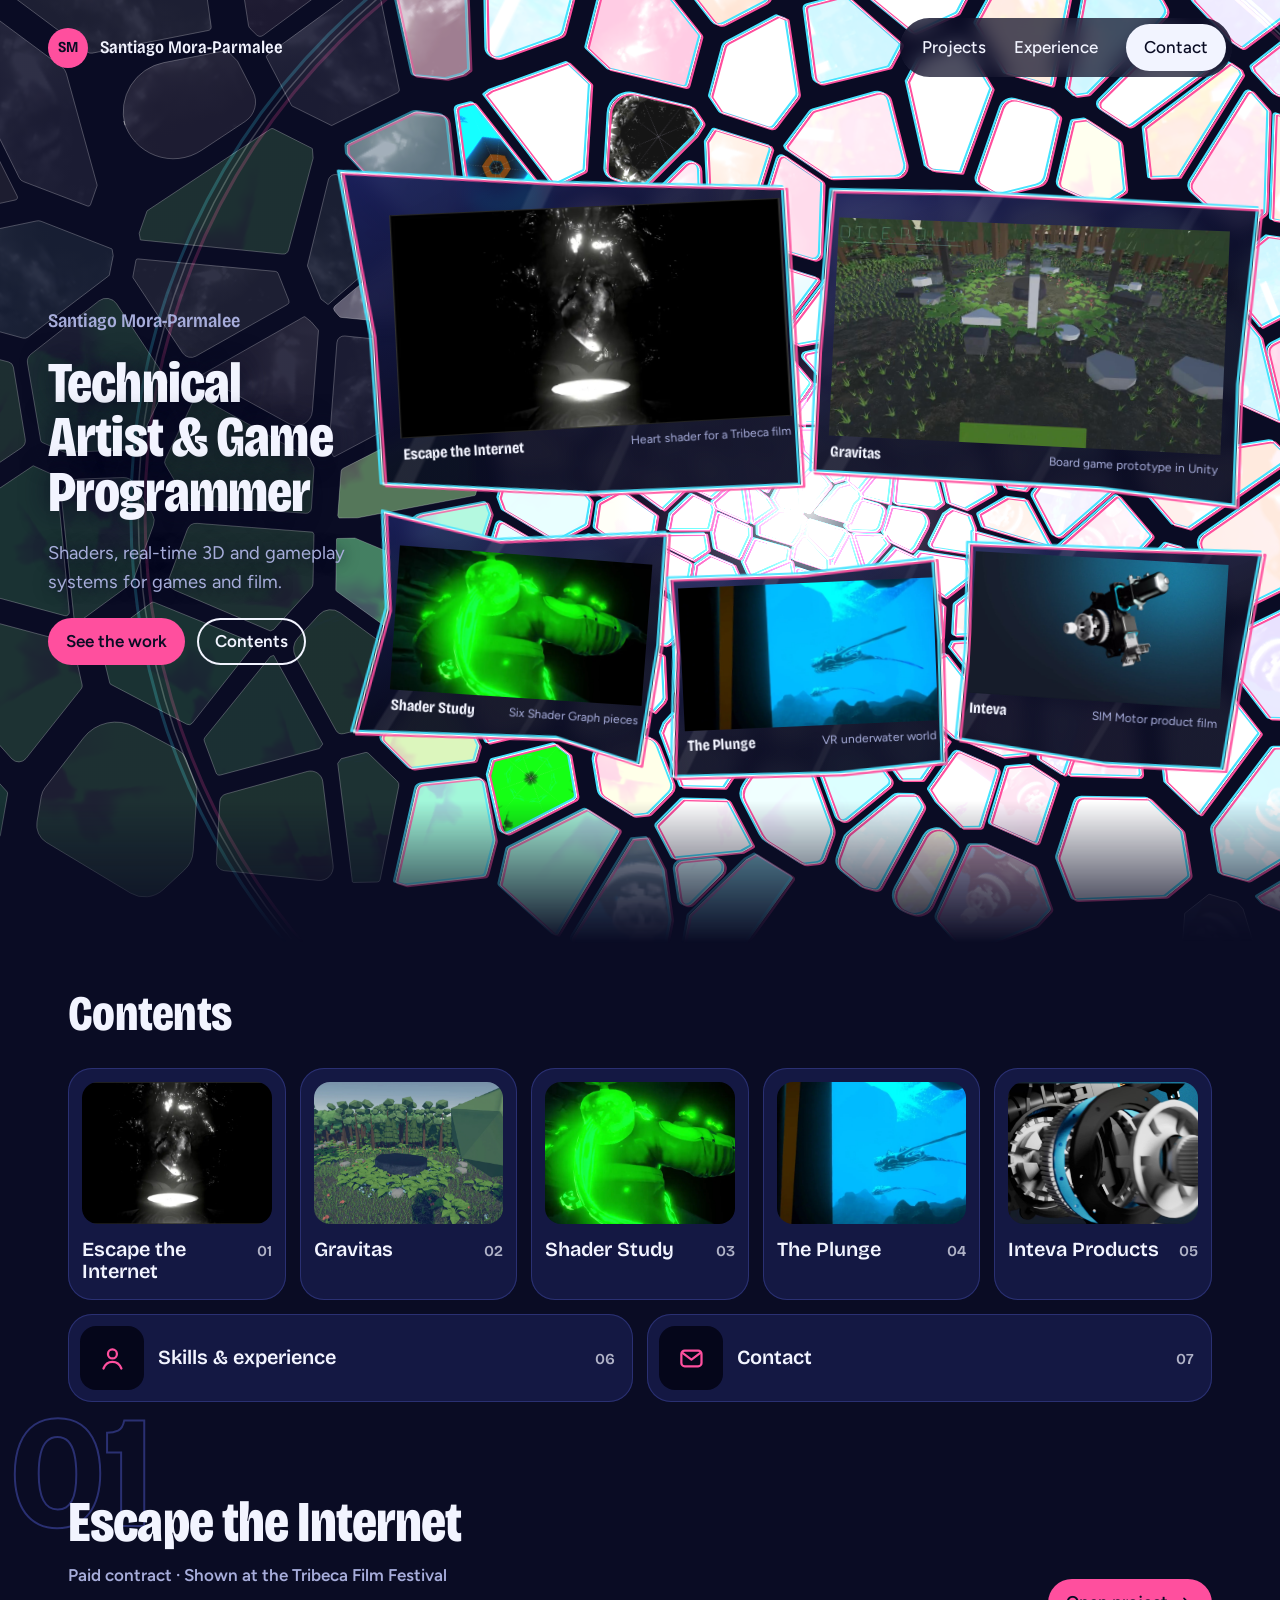
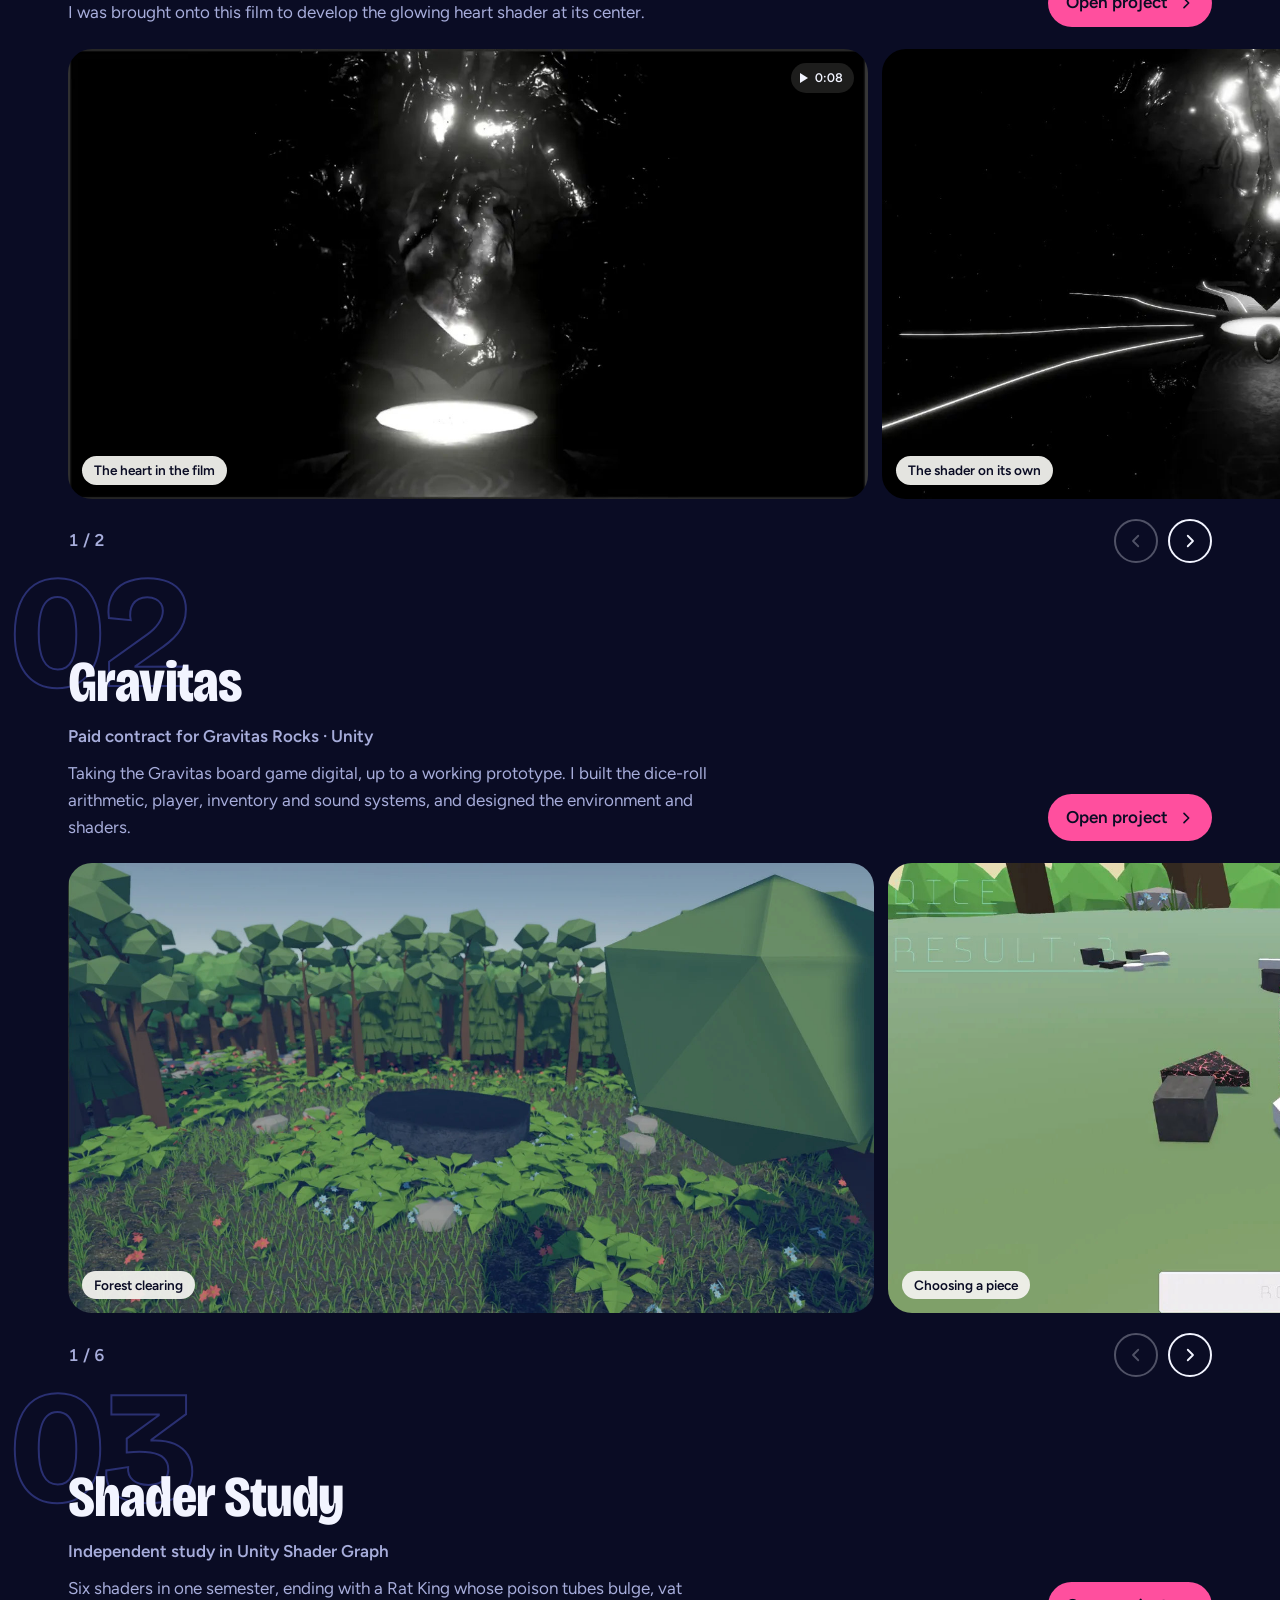
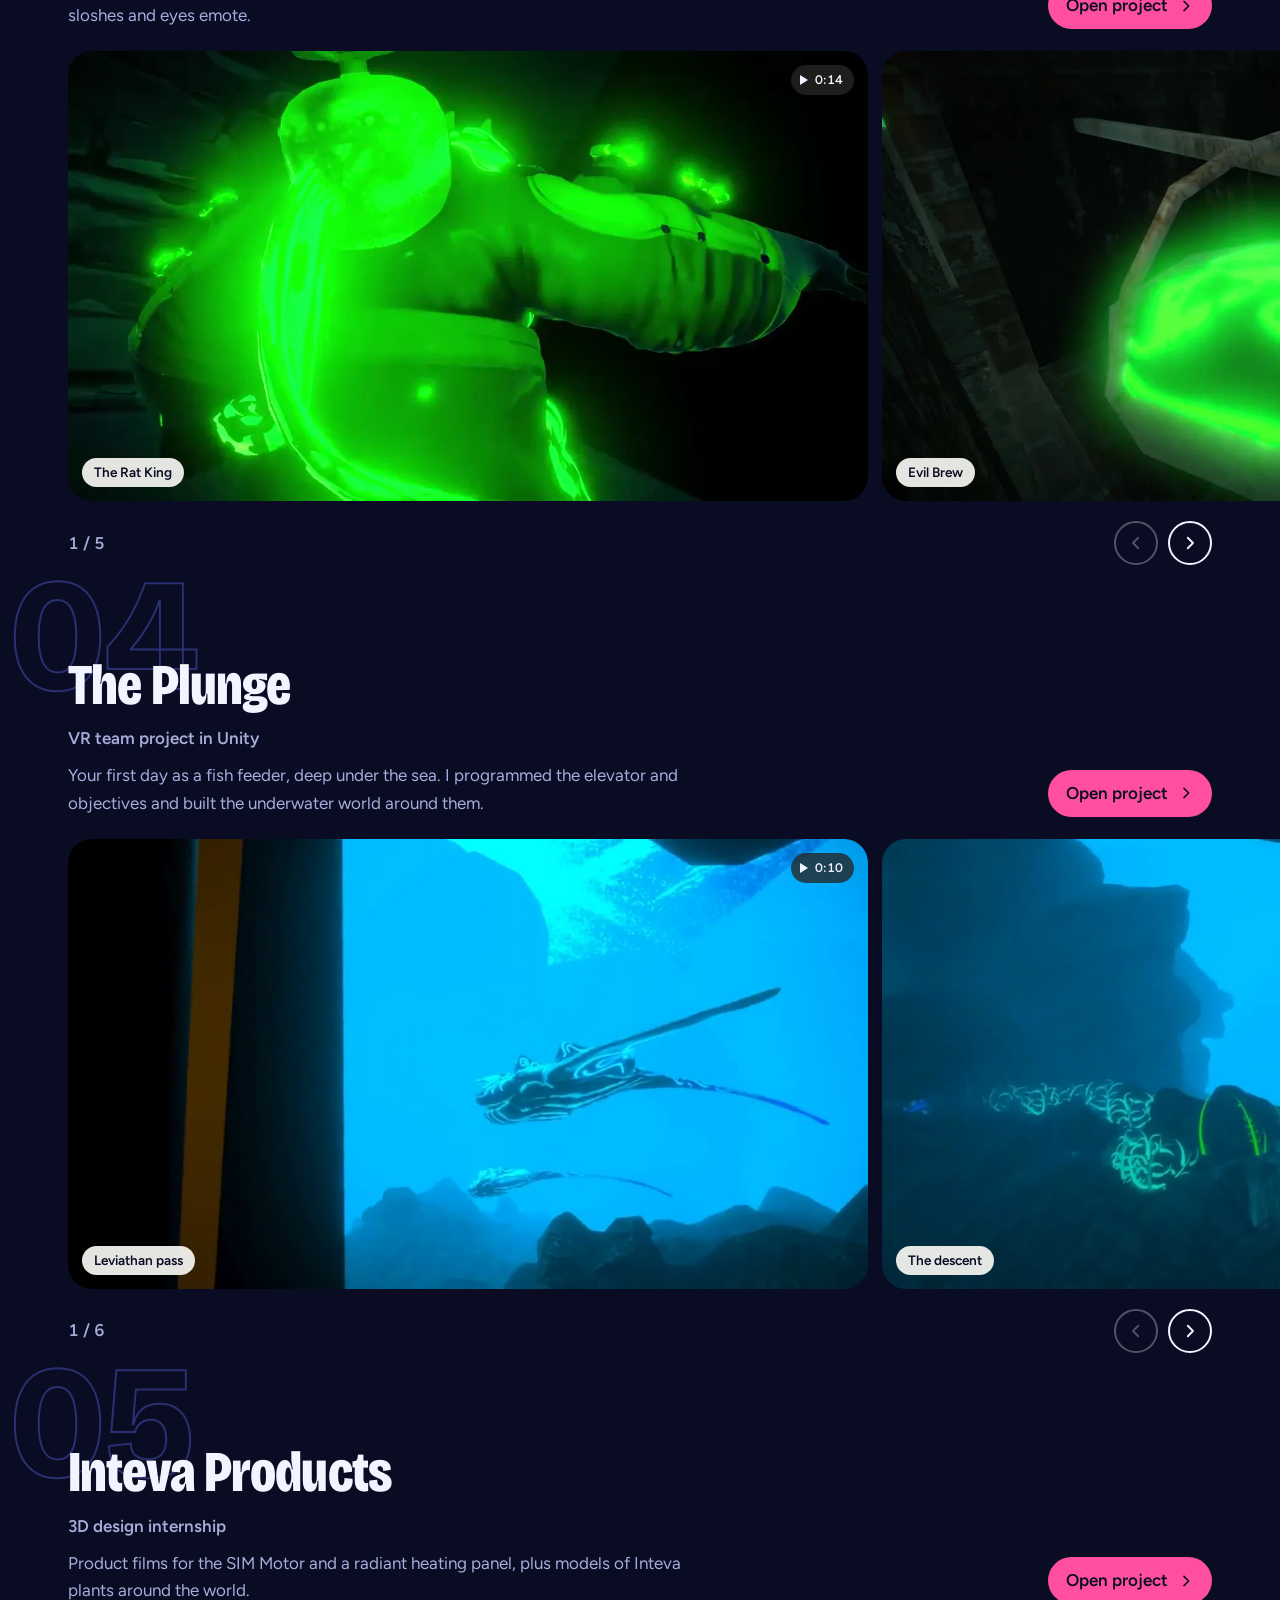
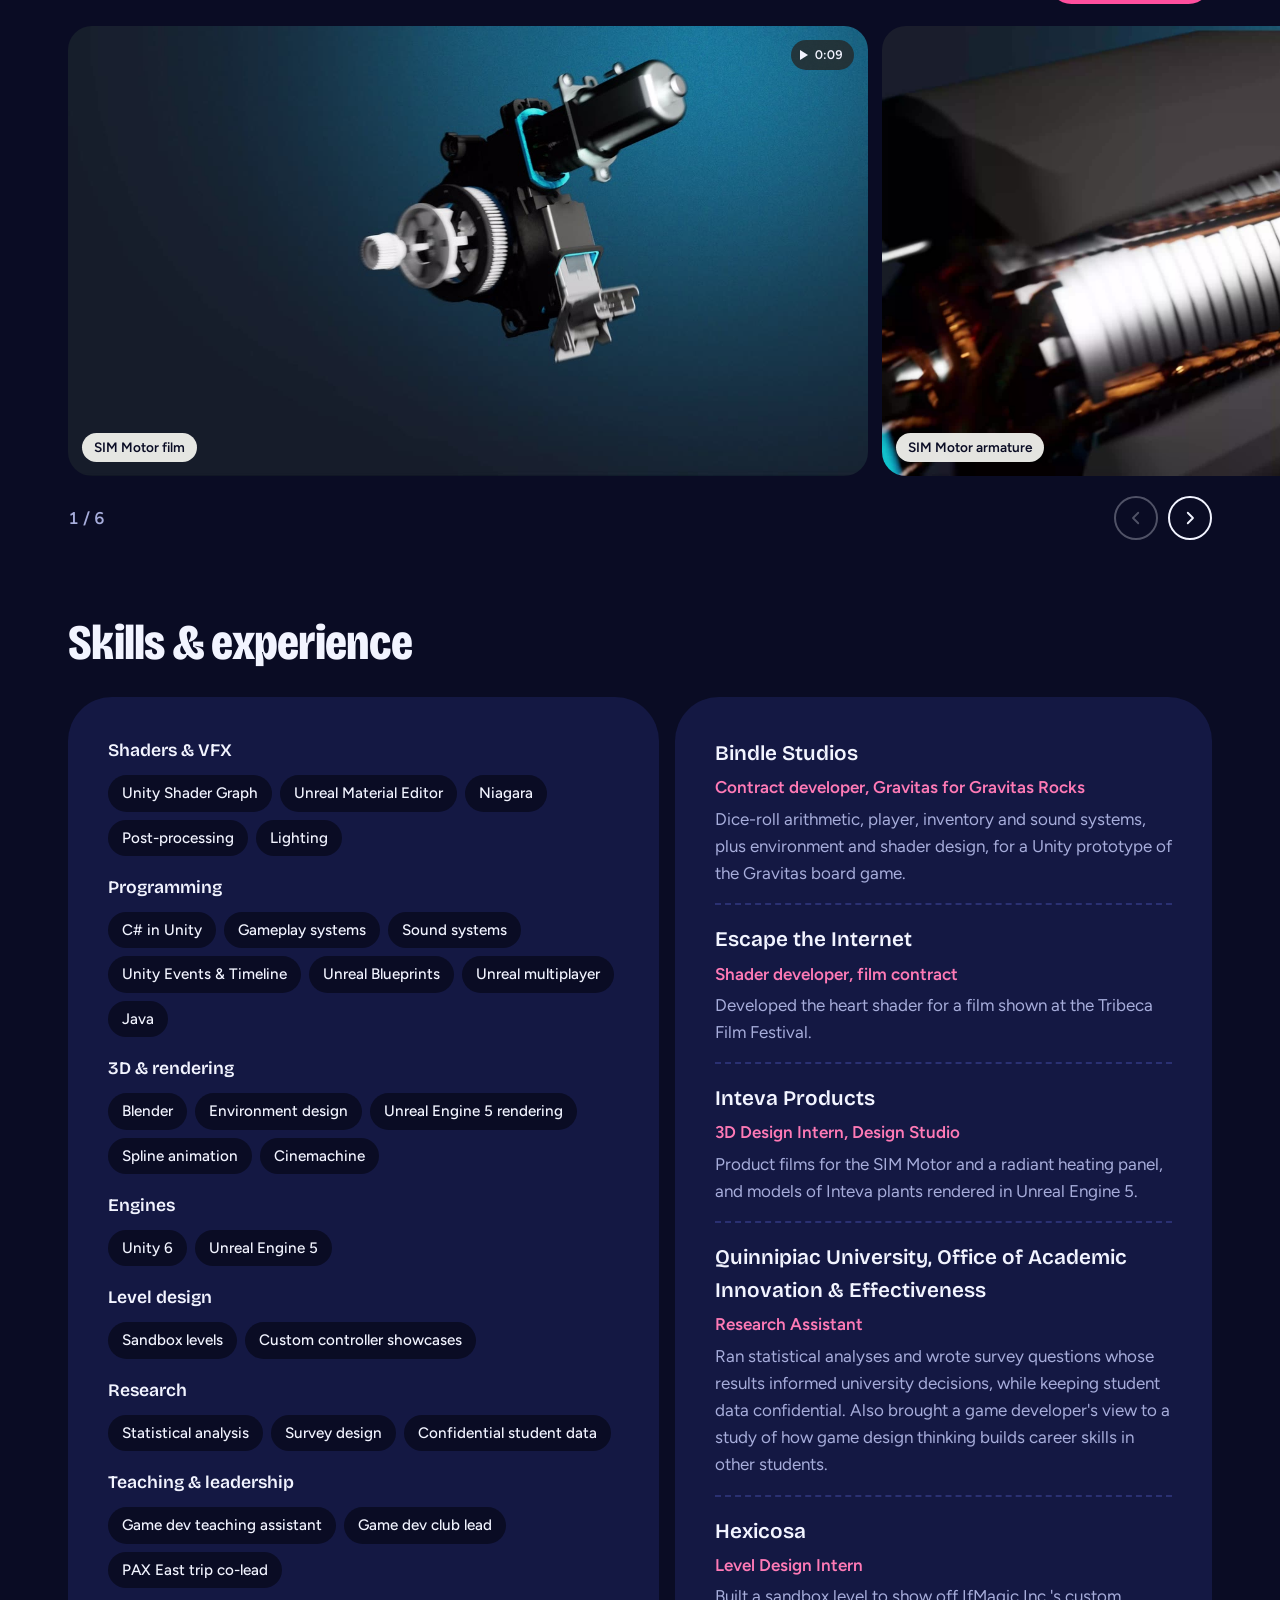
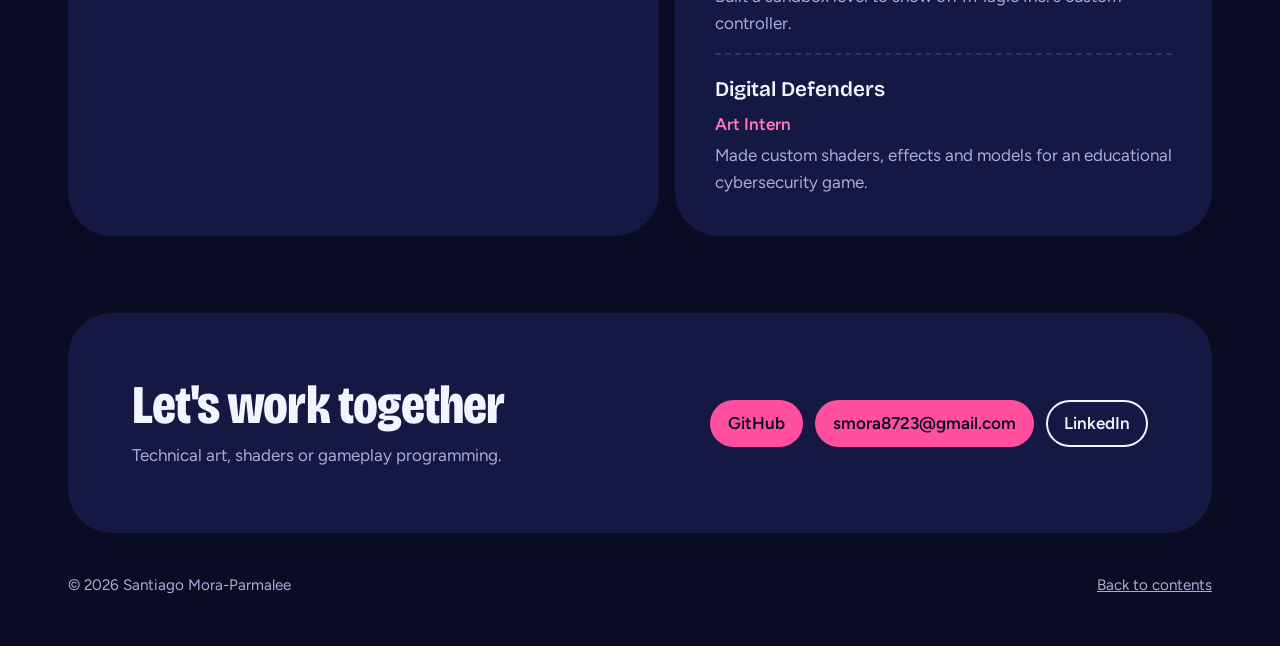
==== commit cd062a4e: "skills and experience change" ====
--- a/index.html
+++ b/index.html
@@ -194,8 +194,12 @@
     <div class="about-grid">
       <div class="card">
         <div class="skill-group"><h4>Shaders &amp; VFX</h4><ul class="chips"><li>Unity Shader Graph</li><li>Unreal Material Editor</li><li>Niagara</li><li>Post-processing</li><li>Lighting</li></ul></div>
-        <div class="skill-group"><h4>Programming</h4><ul class="chips"><li>C# in Unity</li><li>Gameplay systems</li><li>Sound systems</li><li>Unity Events &amp; Timeline</li><li>Unreal Blueprints</li></ul></div>
+        <div class="skill-group"><h4>Programming</h4><ul class="chips"><li>C# in Unity</li><li>Gameplay systems</li><li>Sound systems</li><li>Unity Events &amp; Timeline</li><li>Unreal Blueprints</li><li>Unreal multiplayer</li><li>Java</li></ul></div>
         <div class="skill-group"><h4>3D &amp; rendering</h4><ul class="chips"><li>Blender</li><li>Environment design</li><li>Unreal Engine 5 rendering</li><li>Spline animation</li><li>Cinemachine</li></ul></div>
+        <div class="skill-group"><h4>Engines</h4><ul class="chips"><li>Unity 6</li><li>Unreal Engine 5</li></ul></div>
+        <div class="skill-group"><h4>Level design</h4><ul class="chips"><li>Sandbox levels</li><li>Custom controller showcases</li></ul></div>
+        <div class="skill-group"><h4>Research</h4><ul class="chips"><li>Statistical analysis</li><li>Survey design</li><li>Confidential student data</li></ul></div>
+        <div class="skill-group"><h4>Teaching &amp; leadership</h4><ul class="chips"><li>Game dev teaching assistant</li><li>Game dev club lead</li><li>PAX East trip co-lead</li></ul></div>
       </div>
       <div class="card">
         <div class="job">
@@ -213,6 +217,21 @@
           <p class="role">3D Design Intern, Design Studio</p>
           <p>Product films for the SIM Motor and a radiant heating panel, and models of Inteva plants rendered in Unreal Engine 5.</p>
         </div>
+        <div class="job">
+          <h4>Quinnipiac University, Office of Academic Innovation &amp; Effectiveness</h4>
+          <p class="role">Research Assistant</p>
+          <p>Ran statistical analyses and wrote survey questions whose results informed university decisions, while keeping student data confidential. Also brought a game developer's view to a study of how game design thinking builds career skills in other students.</p>
+        </div>
+        <div class="job">
+          <h4>Hexicosa</h4>
+          <p class="role">Level Design Intern</p>
+          <p>Built a sandbox level to show off IfMagic Inc.'s custom controller.</p>
+        </div>
+        <div class="job">
+          <h4>Digital Defenders</h4>
+          <p class="role">Art Intern</p>
+          <p>Made custom shaders, effects and models for an educational cybersecurity game.</p>
+        </div>
       </div>
     </div>
   </section>
@@ -225,6 +244,8 @@
       </div>
       <div class="contact-links">
         <a class="pill gold" href="https://github.com/SantiagoMora-Parmalee">GitHub</a>
+        <a class="pill gold" href="mailto:smora8723@gmail.com">smora8723@gmail.com</a>
+        <a class="pill ghost" href="https://www.linkedin.com/in/santiago-mora-parmalee-38b74a300/">LinkedIn</a>
       </div>
     </div>
   </section>
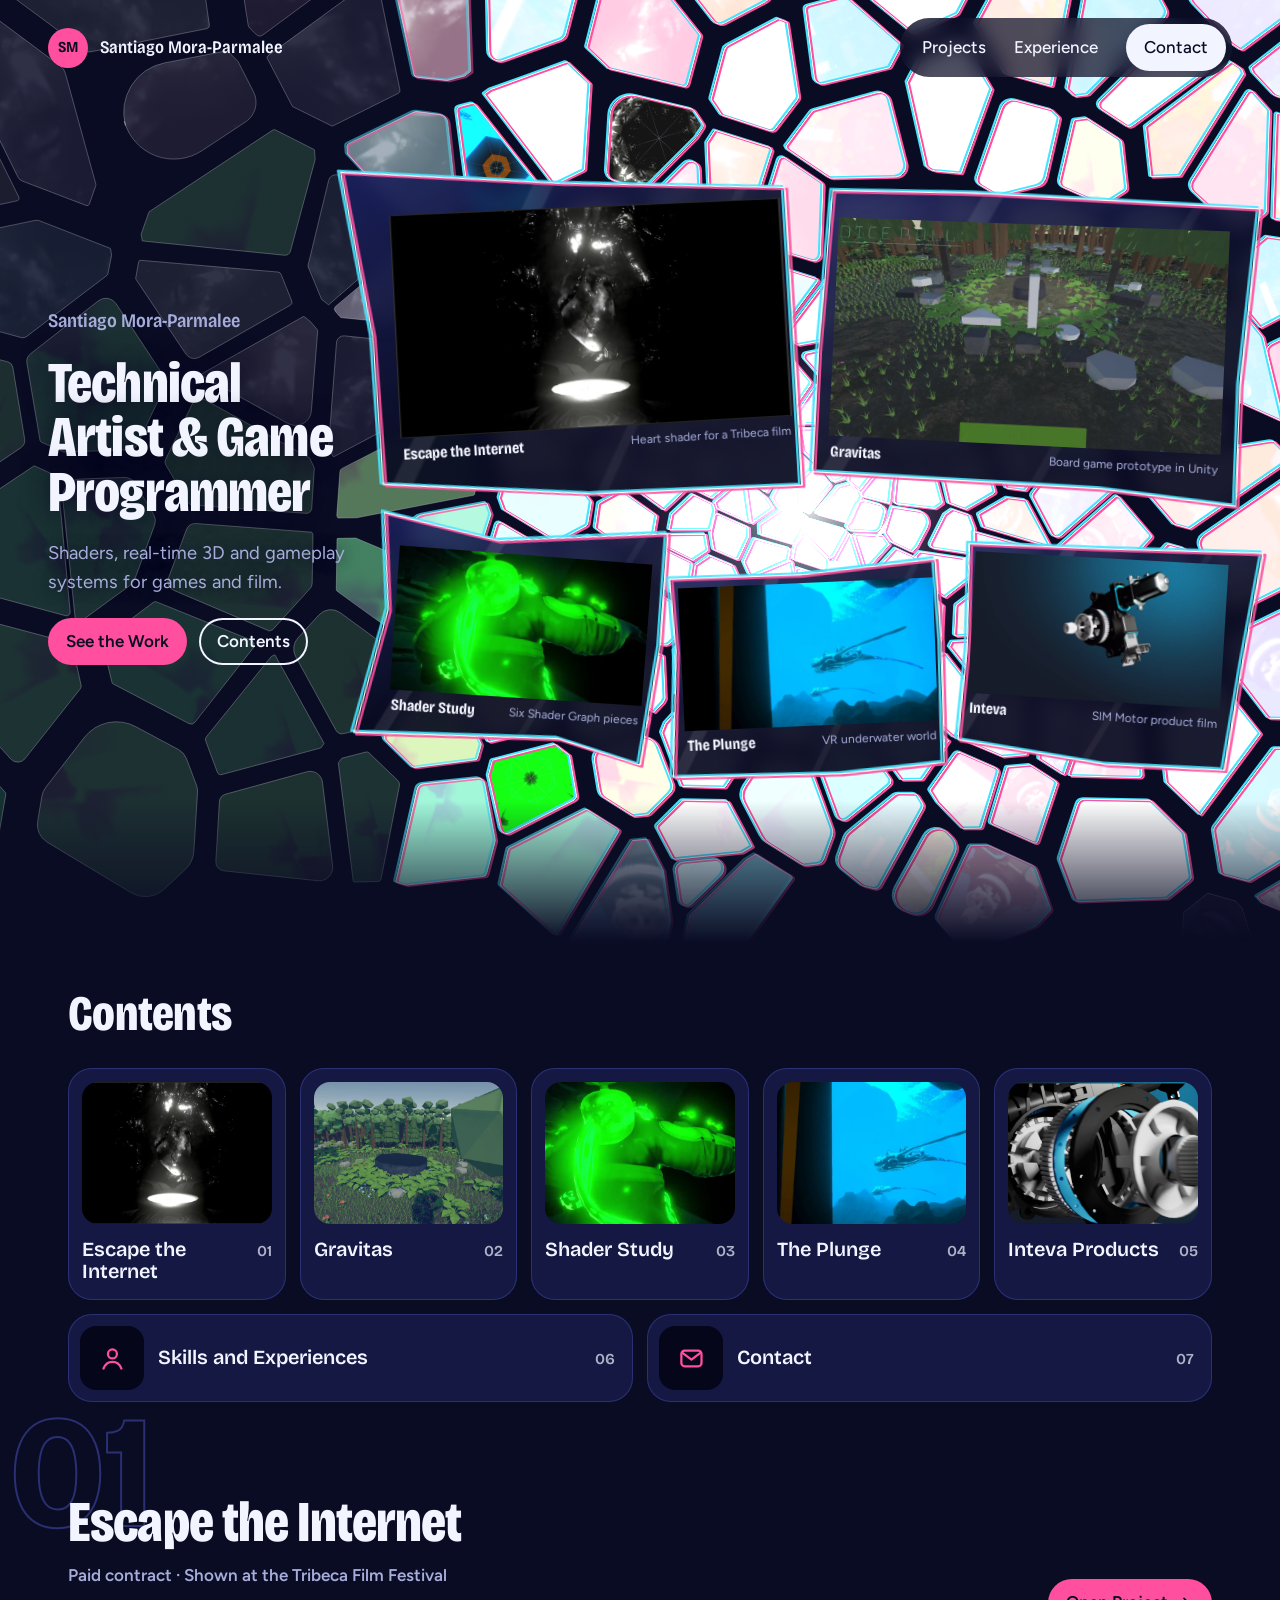
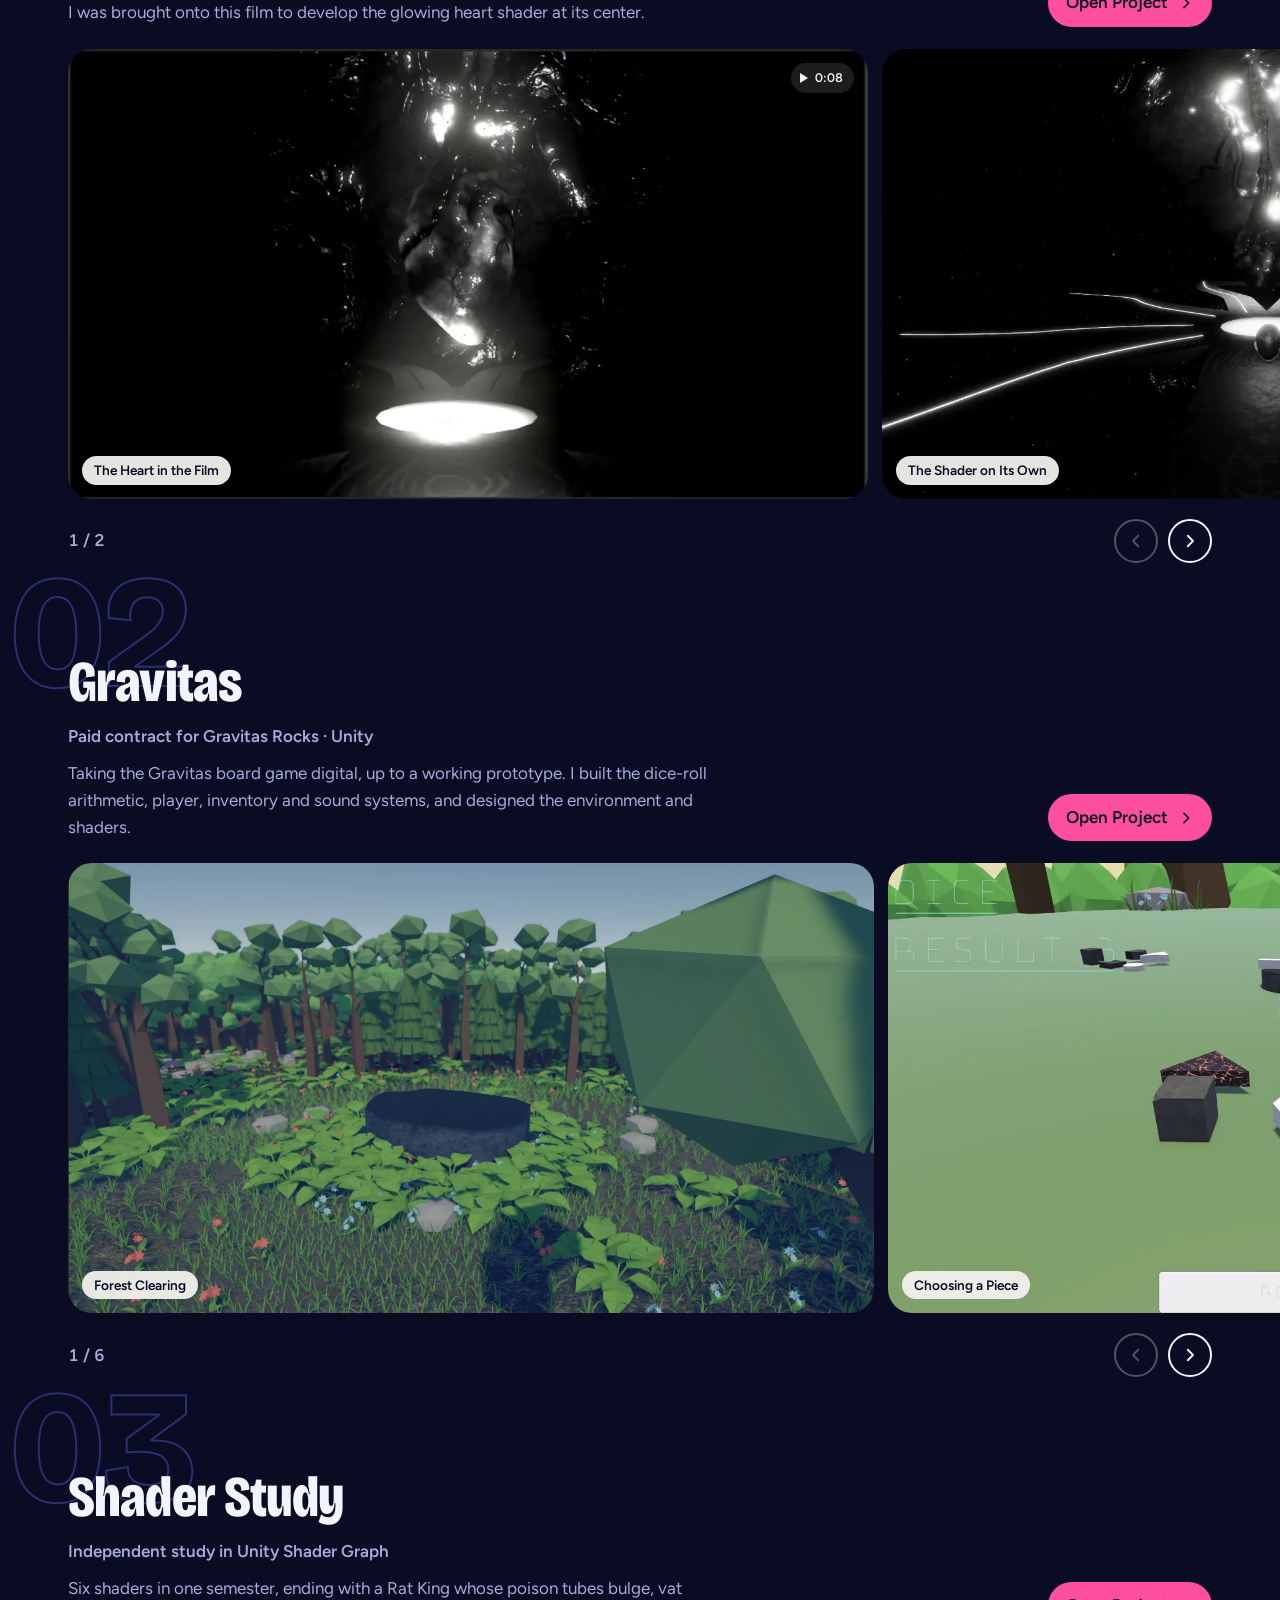
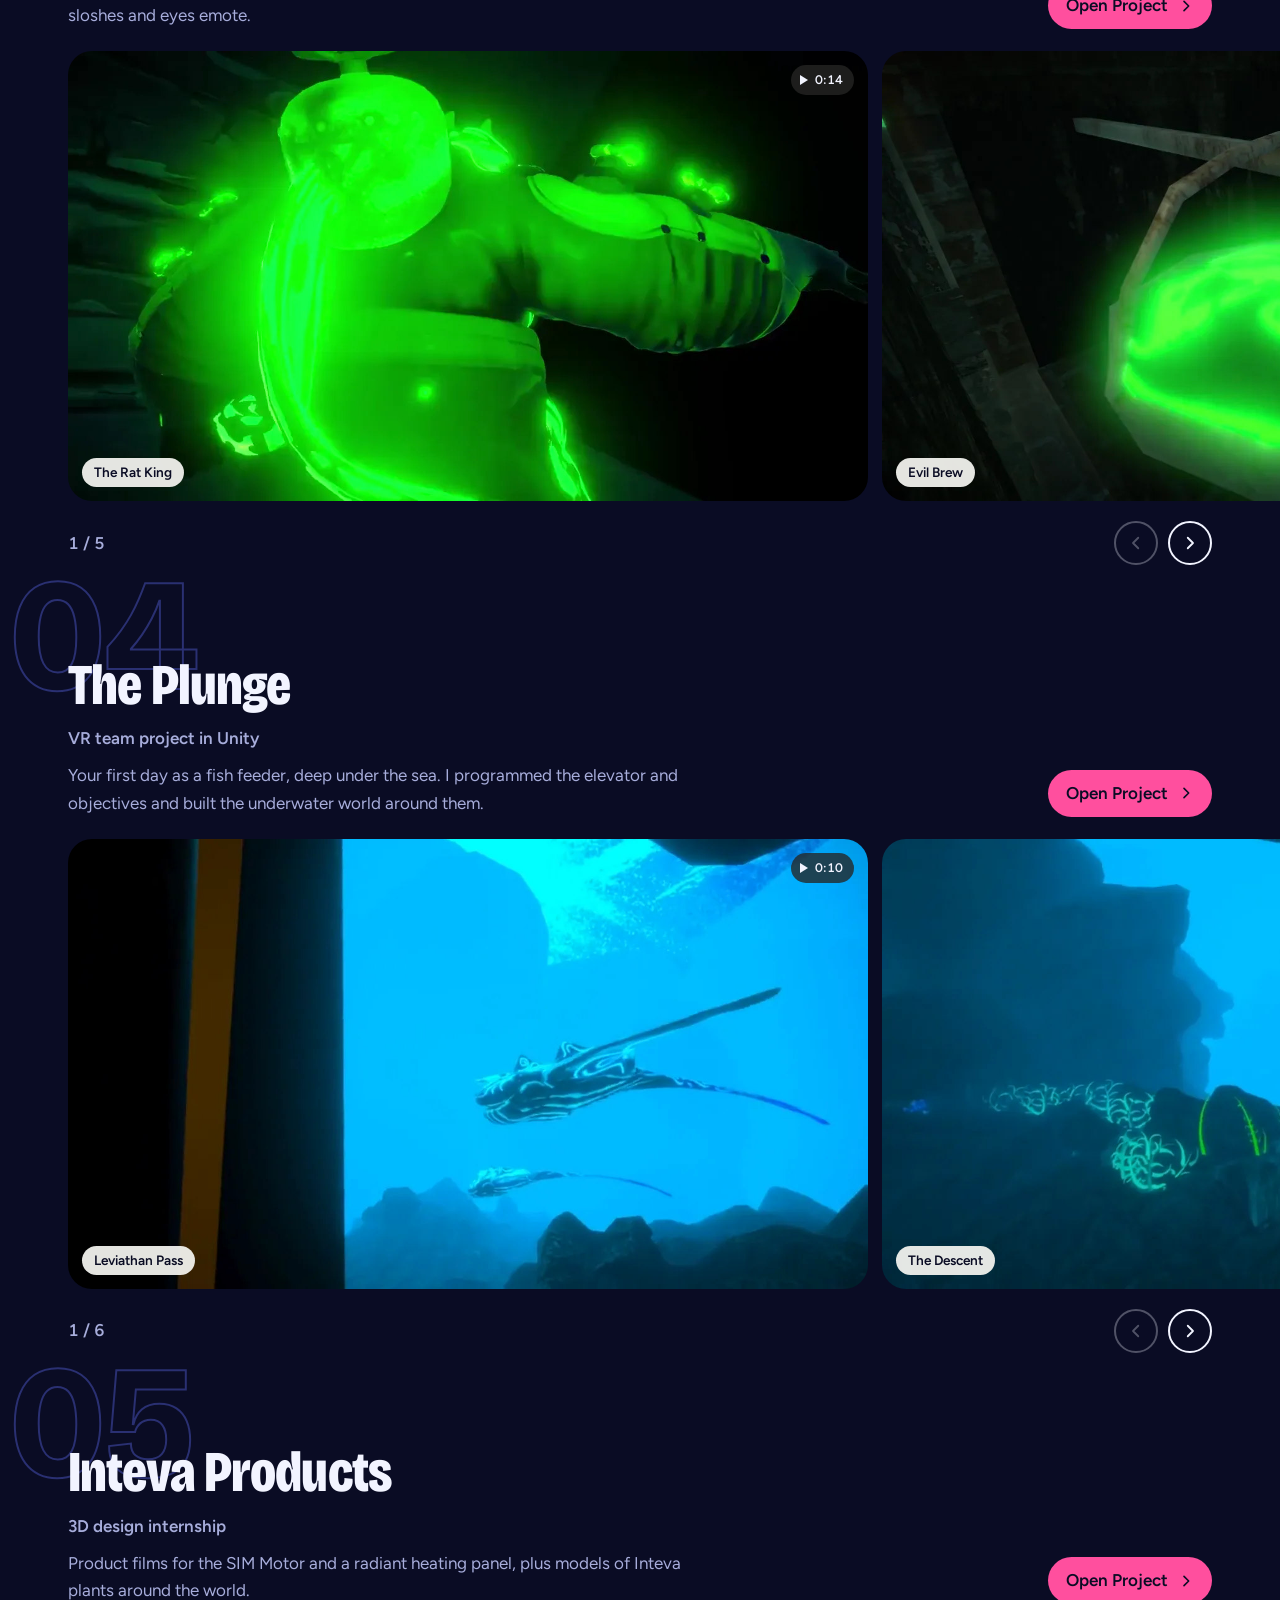
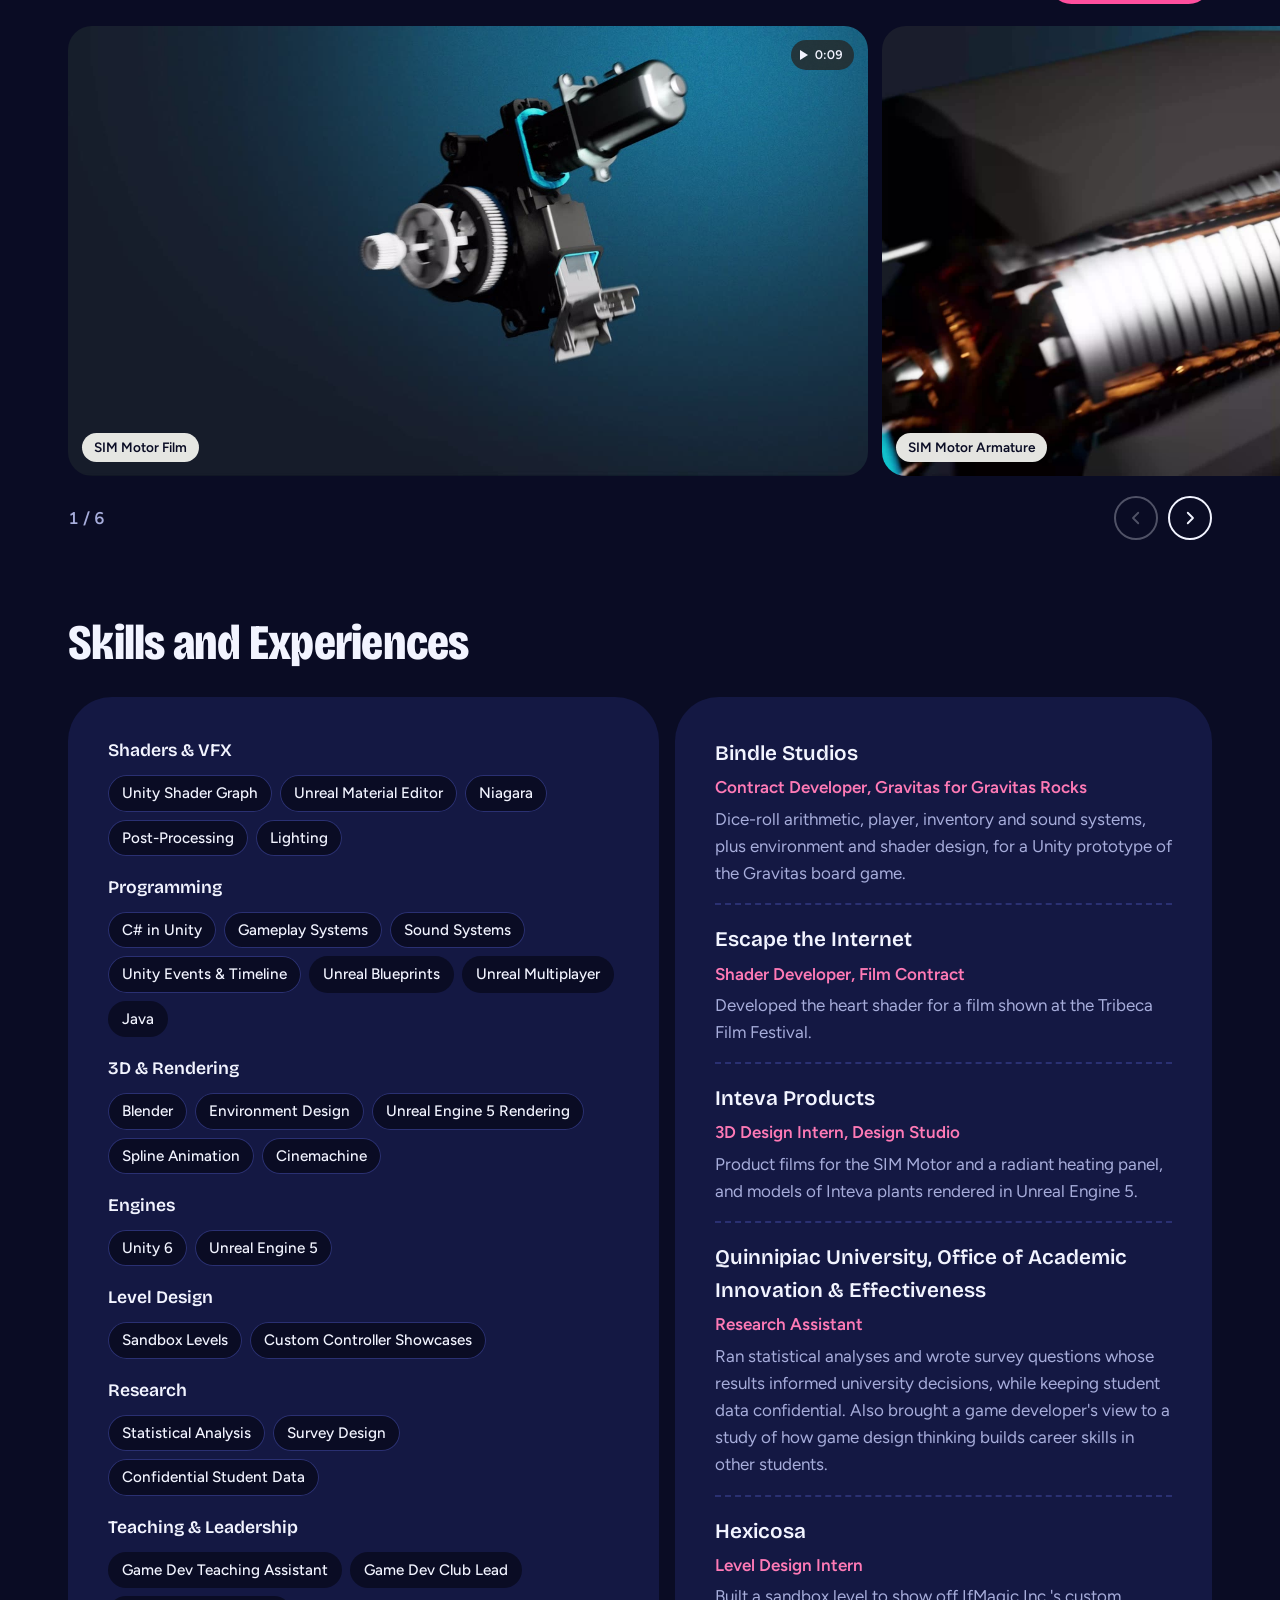
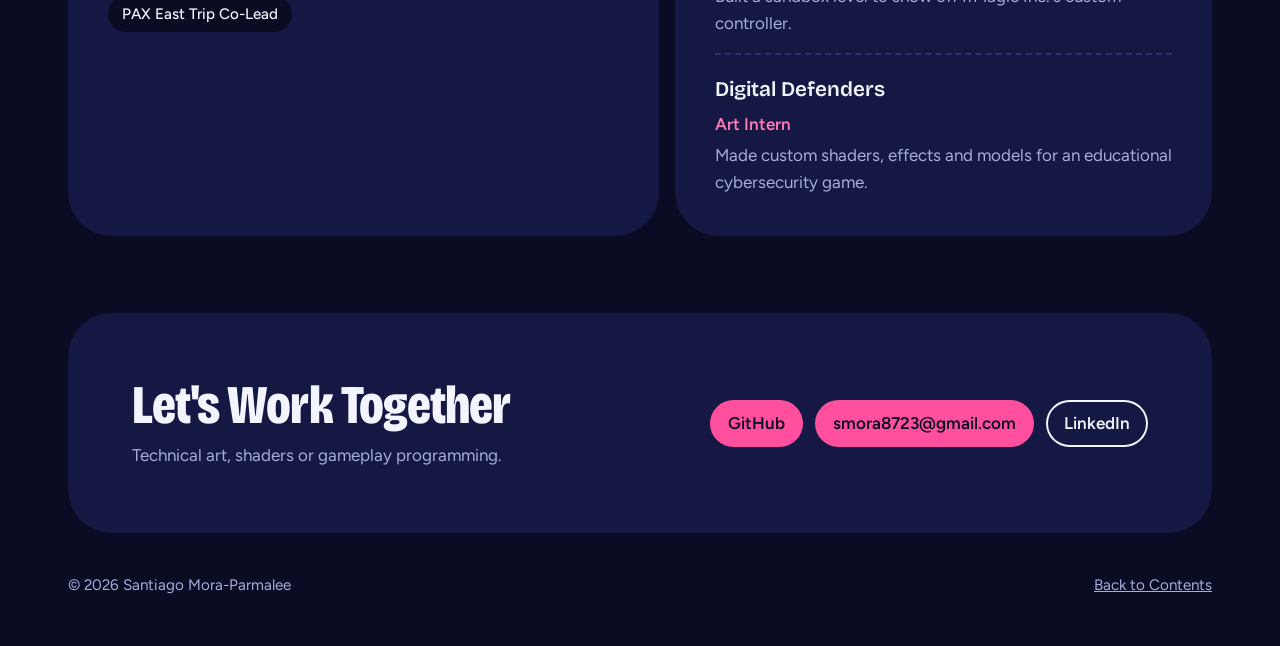
==== commit 14332edc: "Skills links + capitilization changes" ====
--- a/index.html
+++ b/index.html
@@ -33,7 +33,7 @@
         <h1 id="hero-title">Technical Artist &amp; Game Programmer</h1>
         <p class="hero-lede">Shaders, real-time 3D and gameplay systems for games and film.</p>
         <div class="hero-actions">
-          <a class="pill gold" href="#work">See the work</a>
+          <a class="pill gold" href="#work">See the Work</a>
           <a class="pill ghost" href="#contents">Contents</a>
         </div>
       </div>
@@ -57,7 +57,7 @@
       <li class="proj"><a href="#shader-study"><span class="thumb"><img src="../media/shader/ratking-final.jpg" alt="" loading="lazy"></span><span class="row"><span class="t">Shader Study</span><span class="num">03</span></span></a></li>
       <li class="proj"><a href="#the-plunge"><span class="thumb"><img src="../media/plunge/postprocess-global.jpg" alt="" loading="lazy"></span><span class="row"><span class="t">The Plunge</span><span class="num">04</span></span></a></li>
       <li class="proj"><a href="#inteva"><span class="thumb"><img src="../media/inteva/motor-gears.jpg" alt="" loading="lazy"></span><span class="row"><span class="t">Inteva Products</span><span class="num">05</span></span></a></li>
-      <li class="mini"><a href="#about"><span class="thumb icon"><svg viewBox="0 0 24 24" fill="none" stroke="currentColor" stroke-width="2" stroke-linecap="round" stroke-linejoin="round" aria-hidden="true"><circle cx="12" cy="8" r="4"/><path d="M4 21c1.5-4 4.5-6 8-6s6.5 2 8 6"/></svg></span><span class="row"><span class="t">Skills &amp; experience</span><span class="num">06</span></span></a></li>
+      <li class="mini"><a href="#about"><span class="thumb icon"><svg viewBox="0 0 24 24" fill="none" stroke="currentColor" stroke-width="2" stroke-linecap="round" stroke-linejoin="round" aria-hidden="true"><circle cx="12" cy="8" r="4"/><path d="M4 21c1.5-4 4.5-6 8-6s6.5 2 8 6"/></svg></span><span class="row"><span class="t">Skills and Experiences</span><span class="num">06</span></span></a></li>
       <li class="mini"><a href="#contact"><span class="thumb icon"><svg viewBox="0 0 24 24" fill="none" stroke="currentColor" stroke-width="2" stroke-linecap="round" stroke-linejoin="round" aria-hidden="true"><rect x="3" y="5" width="18" height="14" rx="3"/><path d="M4 7l8 6 8-6"/></svg></span><span class="row"><span class="t">Contact</span><span class="num">07</span></span></a></li>
     </ol>
   </section>
@@ -71,12 +71,12 @@
         <p class="post-meta">Paid contract · Shown at the Tribeca Film Festival</p>
         <p class="sum">I was brought onto this film to develop the glowing heart shader at its center.</p>
       </div>
-      <a class="pill gold" href="escape-the-internet.html">Open project <svg width="16" height="16" viewBox="0 0 24 24" fill="none" stroke="currentColor" stroke-width="2.4" stroke-linecap="round" stroke-linejoin="round" aria-hidden="true"><path d="M9 5l7 7-7 7"/></svg></a>
+      <a class="pill gold" href="escape-the-internet.html">Open Project <svg width="16" height="16" viewBox="0 0 24 24" fill="none" stroke="currentColor" stroke-width="2.4" stroke-linecap="round" stroke-linejoin="round" aria-hidden="true"><path d="M9 5l7 7-7 7"/></svg></a>
     </div>
   <div class="reel" data-reel>
     <div class="reel-track" role="group" aria-label="Escape the Internet clips">
-      <figure class="slide" style="--ar:1778 / 1000"><video class="loop" src="../media/escape/heart-in-film.mp4" poster="../media/escape/heart-in-film.jpg" width="1280" height="720" data-len="0:08" muted loop playsinline preload="none" aria-label="Glowing heart hovering in a beam of light"></video><figcaption class="cap">The heart in the film</figcaption></figure>
-      <figure class="slide" style="--ar:1778 / 1000"><video class="loop" src="../media/escape/heart-isolated.mp4" poster="../media/escape/heart-isolated.jpg" width="1280" height="720" data-len="0:10" muted loop playsinline preload="none" aria-label="Heart shader glowing above a flower-shaped base"></video><figcaption class="cap">The shader on its own</figcaption></figure>
+      <figure class="slide" style="--ar:1778 / 1000"><video class="loop" src="../media/escape/heart-in-film.mp4" poster="../media/escape/heart-in-film.jpg" width="1280" height="720" data-len="0:08" muted loop playsinline preload="none" aria-label="Glowing heart hovering in a beam of light"></video><figcaption class="cap">The Heart in the Film</figcaption></figure>
+      <figure class="slide" style="--ar:1778 / 1000"><video class="loop" src="../media/escape/heart-isolated.mp4" poster="../media/escape/heart-isolated.jpg" width="1280" height="720" data-len="0:10" muted loop playsinline preload="none" aria-label="Heart shader glowing above a flower-shaped base"></video><figcaption class="cap">The Shader on Its Own</figcaption></figure>
     </div>
     <div class="wrap reel-bar">
       <span class="count" aria-live="polite">1 / 2</span>
@@ -93,16 +93,16 @@
         <p class="post-meta">Paid contract for Gravitas Rocks · Unity</p>
         <p class="sum">Taking the Gravitas board game digital, up to a working prototype. I built the dice-roll arithmetic, player, inventory and sound systems, and designed the environment and shaders.</p>
       </div>
-      <a class="pill gold" href="gravitas.html">Open project <svg width="16" height="16" viewBox="0 0 24 24" fill="none" stroke="currentColor" stroke-width="2.4" stroke-linecap="round" stroke-linejoin="round" aria-hidden="true"><path d="M9 5l7 7-7 7"/></svg></a>
+      <a class="pill gold" href="gravitas.html">Open Project <svg width="16" height="16" viewBox="0 0 24 24" fill="none" stroke="currentColor" stroke-width="2.4" stroke-linecap="round" stroke-linejoin="round" aria-hidden="true"><path d="M9 5l7 7-7 7"/></svg></a>
     </div>
   <div class="reel" data-reel>
     <div class="reel-track" role="group" aria-label="Gravitas clips">
-      <figure class="slide" style="--ar:1792 / 1000"><button class="zoom" type="button" aria-label="Enlarge: Low-poly forest clearing with the base rock in the middle"><img src="../media/gravitas/forest-01.jpg" width="1600" height="893" loading="lazy" alt="Low-poly forest clearing with the base rock in the middle"></button><figcaption class="cap">Forest clearing</figcaption></figure>
-      <figure class="slide" style="--ar:1778 / 1000"><video class="loop" src="../media/gravitas/piece-select.mp4" poster="../media/gravitas/piece-select.jpg" width="1280" height="720" data-len="0:04" muted loop playsinline preload="none" aria-label="Row of pieces to choose from after a dice roll"></video><figcaption class="cap">Choosing a piece</figcaption></figure>
+      <figure class="slide" style="--ar:1792 / 1000"><button class="zoom" type="button" aria-label="Enlarge: Low-poly forest clearing with the base rock in the middle"><img src="../media/gravitas/forest-01.jpg" width="1600" height="893" loading="lazy" alt="Low-poly forest clearing with the base rock in the middle"></button><figcaption class="cap">Forest Clearing</figcaption></figure>
+      <figure class="slide" style="--ar:1778 / 1000"><video class="loop" src="../media/gravitas/piece-select.mp4" poster="../media/gravitas/piece-select.jpg" width="1280" height="720" data-len="0:04" muted loop playsinline preload="none" aria-label="Row of pieces to choose from after a dice roll"></video><figcaption class="cap">Choosing a Piece</figcaption></figure>
       <figure class="slide" style="--ar:1778 / 1000"><video class="loop" src="../media/gravitas/stacking.mp4" poster="../media/gravitas/stacking.jpg" width="1280" height="720" data-len="0:09" muted loop playsinline preload="none" aria-label="Textured piece landing on the glowing pile"></video><figcaption class="cap">Stacking</figcaption></figure>
-      <figure class="slide" style="--ar:1778 / 1000"><video class="loop" src="../media/gravitas/landing-indicator.mp4" poster="../media/gravitas/landing-indicator.jpg" width="1280" height="720" data-len="0:05" muted loop playsinline preload="none" aria-label="Shadow circle showing where the held piece will land"></video><figcaption class="cap">Landing indicator</figcaption></figure>
-      <figure class="slide" style="--ar:1778 / 1000"><video class="loop" src="../media/gravitas/title-players.mp4" poster="../media/gravitas/title-players.jpg" width="1280" height="720" data-len="0:07" muted loop playsinline preload="none" aria-label="Title screen with players being added"></video><figcaption class="cap">Adding players</figcaption></figure>
-      <figure class="slide" style="--ar:1786 / 1000"><button class="zoom" type="button" aria-label="Enlarge: The clearing seen between tree trunks"><img src="../media/gravitas/forest-02.jpg" width="1600" height="896" loading="lazy" alt="The clearing seen between tree trunks"></button><figcaption class="cap">Through the trees</figcaption></figure>
+      <figure class="slide" style="--ar:1778 / 1000"><video class="loop" src="../media/gravitas/landing-indicator.mp4" poster="../media/gravitas/landing-indicator.jpg" width="1280" height="720" data-len="0:05" muted loop playsinline preload="none" aria-label="Shadow circle showing where the held piece will land"></video><figcaption class="cap">Landing Indicator</figcaption></figure>
+      <figure class="slide" style="--ar:1778 / 1000"><video class="loop" src="../media/gravitas/title-players.mp4" poster="../media/gravitas/title-players.jpg" width="1280" height="720" data-len="0:07" muted loop playsinline preload="none" aria-label="Title screen with players being added"></video><figcaption class="cap">Adding Players</figcaption></figure>
+      <figure class="slide" style="--ar:1786 / 1000"><button class="zoom" type="button" aria-label="Enlarge: The clearing seen between tree trunks"><img src="../media/gravitas/forest-02.jpg" width="1600" height="896" loading="lazy" alt="The clearing seen between tree trunks"></button><figcaption class="cap">Through the Trees</figcaption></figure>
     </div>
     <div class="wrap reel-bar">
       <span class="count" aria-live="polite">1 / 6</span>
@@ -119,7 +119,7 @@
         <p class="post-meta">Independent study in Unity Shader Graph</p>
         <p class="sum">Six shaders in one semester, ending with a Rat King whose poison tubes bulge, vat sloshes and eyes emote.</p>
       </div>
-      <a class="pill gold" href="shader-study.html">Open project <svg width="16" height="16" viewBox="0 0 24 24" fill="none" stroke="currentColor" stroke-width="2.4" stroke-linecap="round" stroke-linejoin="round" aria-hidden="true"><path d="M9 5l7 7-7 7"/></svg></a>
+      <a class="pill gold" href="shader-study.html">Open Project <svg width="16" height="16" viewBox="0 0 24 24" fill="none" stroke="currentColor" stroke-width="2.4" stroke-linecap="round" stroke-linejoin="round" aria-hidden="true"><path d="M9 5l7 7-7 7"/></svg></a>
     </div>
   <div class="reel" data-reel>
     <div class="reel-track" role="group" aria-label="Shader Study clips">
@@ -127,7 +127,7 @@
       <figure class="slide" style="--ar:1778 / 1000"><video class="loop" src="../media/shader/evil-brew.mp4" poster="../media/shader/evil-brew.jpg" width="1280" height="720" data-len="0:10" muted loop playsinline preload="none" aria-label="Swirling green cauldron liquid"></video><figcaption class="cap">Evil Brew</figcaption></figure>
       <figure class="slide" style="--ar:1778 / 1000"><video class="loop" src="../media/shader/galactic-mushroom.mp4" poster="../media/shader/galactic-mushroom.jpg" width="1280" height="720" data-len="0:10" muted loop playsinline preload="none" aria-label="Red mushrooms with panning stars"></video><figcaption class="cap">Galactic Mushroom</figcaption></figure>
       <figure class="slide" style="--ar:1778 / 1000"><video class="loop" src="../media/shader/animated-flag.mp4" poster="../media/shader/animated-flag.jpg" width="1280" height="720" data-len="0:09" muted loop playsinline preload="none" aria-label="Union Jack waving on a warship"></video><figcaption class="cap">Animated Flag</figcaption></figure>
-      <figure class="slide" style="--ar:1866 / 1000"><video class="loop" src="../media/shader/ratking-eye-shader.mp4" poster="../media/shader/ratking-eye-shader.jpg" width="1280" height="686" data-len="0:37" muted loop playsinline preload="none" aria-label="Procedural X-shaped eyes changing expression"></video><figcaption class="cap">Rat King eyes</figcaption></figure>
+      <figure class="slide" style="--ar:1866 / 1000"><video class="loop" src="../media/shader/ratking-eye-shader.mp4" poster="../media/shader/ratking-eye-shader.jpg" width="1280" height="686" data-len="0:37" muted loop playsinline preload="none" aria-label="Procedural X-shaped eyes changing expression"></video><figcaption class="cap">Rat King Eyes</figcaption></figure>
     </div>
     <div class="wrap reel-bar">
       <span class="count" aria-live="polite">1 / 5</span>
@@ -144,16 +144,16 @@
         <p class="post-meta">VR team project in Unity</p>
         <p class="sum">Your first day as a fish feeder, deep under the sea. I programmed the elevator and objectives and built the underwater world around them.</p>
       </div>
-      <a class="pill gold" href="the-plunge.html">Open project <svg width="16" height="16" viewBox="0 0 24 24" fill="none" stroke="currentColor" stroke-width="2.4" stroke-linecap="round" stroke-linejoin="round" aria-hidden="true"><path d="M9 5l7 7-7 7"/></svg></a>
+      <a class="pill gold" href="the-plunge.html">Open Project <svg width="16" height="16" viewBox="0 0 24 24" fill="none" stroke="currentColor" stroke-width="2.4" stroke-linecap="round" stroke-linejoin="round" aria-hidden="true"><path d="M9 5l7 7-7 7"/></svg></a>
     </div>
   <div class="reel" data-reel>
     <div class="reel-track" role="group" aria-label="The Plunge clips">
-      <figure class="slide" style="--ar:1778 / 1000"><video class="loop" src="../media/plunge/postprocess-global.mp4" poster="../media/plunge/postprocess-global.jpg" width="1280" height="720" data-len="0:10" muted loop playsinline preload="none" aria-label="A leviathan swimming past the pod"></video><figcaption class="cap">Leviathan pass</figcaption></figure>
-      <figure class="slide" style="--ar:1778 / 1000"><video class="loop" src="../media/plunge/ecosystem-overview.mp4" poster="../media/plunge/ecosystem-overview.jpg" width="1280" height="720" data-len="0:14" muted loop playsinline preload="none" aria-label="Kelp and rocks drifting past the pod window"></video><figcaption class="cap">The descent</figcaption></figure>
-      <figure class="slide" style="--ar:1307 / 1000"><button class="zoom" type="button" aria-label="Enlarge: Leviathan creature following a spline path"><img src="../media/plunge/creature-leviathan.jpg" width="919" height="703" loading="lazy" alt="Leviathan creature following a spline path"></button><figcaption class="cap">Leviathan on its spline</figcaption></figure>
-      <figure class="slide" style="--ar:1778 / 1000"><video class="loop" src="../media/plunge/lighting-fog.mp4" poster="../media/plunge/lighting-fog.jpg" width="1280" height="720" data-len="0:09" muted loop playsinline preload="none" aria-label="Pod lights cutting through dark fog"></video><figcaption class="cap">Fog and spotlights</figcaption></figure>
-      <figure class="slide" style="--ar:1644 / 1000"><button class="zoom" type="button" aria-label="Enlarge: Rocky underwater ravine with kelp"><img src="../media/plunge/environment-ravine-01.jpg" width="1600" height="973" loading="lazy" alt="Rocky underwater ravine with kelp"></button><figcaption class="cap">The ravine</figcaption></figure>
-      <figure class="slide" style="--ar:1778 / 1000"><video class="loop" src="../media/plunge/elevator.mp4" poster="../media/plunge/elevator.jpg" width="1280" height="720" data-len="0:11" muted loop playsinline preload="none" aria-label="Inside the pod moving between floors"></video><figcaption class="cap">Pod elevator</figcaption></figure>
+      <figure class="slide" style="--ar:1778 / 1000"><video class="loop" src="../media/plunge/postprocess-global.mp4" poster="../media/plunge/postprocess-global.jpg" width="1280" height="720" data-len="0:10" muted loop playsinline preload="none" aria-label="A leviathan swimming past the pod"></video><figcaption class="cap">Leviathan Pass</figcaption></figure>
+      <figure class="slide" style="--ar:1778 / 1000"><video class="loop" src="../media/plunge/ecosystem-overview.mp4" poster="../media/plunge/ecosystem-overview.jpg" width="1280" height="720" data-len="0:14" muted loop playsinline preload="none" aria-label="Kelp and rocks drifting past the pod window"></video><figcaption class="cap">The Descent</figcaption></figure>
+      <figure class="slide" style="--ar:1307 / 1000"><button class="zoom" type="button" aria-label="Enlarge: Leviathan creature following a spline path"><img src="../media/plunge/creature-leviathan.jpg" width="919" height="703" loading="lazy" alt="Leviathan creature following a spline path"></button><figcaption class="cap">Leviathan on Its Spline</figcaption></figure>
+      <figure class="slide" style="--ar:1778 / 1000"><video class="loop" src="../media/plunge/lighting-fog.mp4" poster="../media/plunge/lighting-fog.jpg" width="1280" height="720" data-len="0:09" muted loop playsinline preload="none" aria-label="Pod lights cutting through dark fog"></video><figcaption class="cap">Fog and Spotlights</figcaption></figure>
+      <figure class="slide" style="--ar:1644 / 1000"><button class="zoom" type="button" aria-label="Enlarge: Rocky underwater ravine with kelp"><img src="../media/plunge/environment-ravine-01.jpg" width="1600" height="973" loading="lazy" alt="Rocky underwater ravine with kelp"></button><figcaption class="cap">The Ravine</figcaption></figure>
+      <figure class="slide" style="--ar:1778 / 1000"><video class="loop" src="../media/plunge/elevator.mp4" poster="../media/plunge/elevator.jpg" width="1280" height="720" data-len="0:11" muted loop playsinline preload="none" aria-label="Inside the pod moving between floors"></video><figcaption class="cap">Pod Elevator</figcaption></figure>
     </div>
     <div class="wrap reel-bar">
       <span class="count" aria-live="polite">1 / 6</span>
@@ -170,16 +170,16 @@
         <p class="post-meta">3D design internship</p>
         <p class="sum">Product films for the SIM Motor and a radiant heating panel, plus models of Inteva plants around the world.</p>
       </div>
-      <a class="pill gold" href="inteva.html">Open project <svg width="16" height="16" viewBox="0 0 24 24" fill="none" stroke="currentColor" stroke-width="2.4" stroke-linecap="round" stroke-linejoin="round" aria-hidden="true"><path d="M9 5l7 7-7 7"/></svg></a>
+      <a class="pill gold" href="inteva.html">Open Project <svg width="16" height="16" viewBox="0 0 24 24" fill="none" stroke="currentColor" stroke-width="2.4" stroke-linecap="round" stroke-linejoin="round" aria-hidden="true"><path d="M9 5l7 7-7 7"/></svg></a>
     </div>
   <div class="reel" data-reel>
     <div class="reel-track" role="group" aria-label="Inteva work">
-      <figure class="slide" style="--ar:1778 / 1000"><video class="loop" src="../media/inteva/motor-flythrough.mp4" poster="../media/inteva/motor-flythrough.jpg" width="1280" height="720" data-len="0:09" muted loop playsinline preload="none" aria-label="Camera flying through the SIM Motor's gears and armature"></video><figcaption class="cap">SIM Motor film</figcaption></figure>
-      <figure class="slide" style="--ar:1778 / 1000"><button class="zoom" type="button" aria-label="Enlarge: Copper windings on the SIM Motor armature"><img src="../media/inteva/motor-armature.jpg" width="1920" height="1080" loading="lazy" alt="Copper windings on the SIM Motor armature"></button><figcaption class="cap">SIM Motor armature</figcaption></figure>
+      <figure class="slide" style="--ar:1778 / 1000"><video class="loop" src="../media/inteva/motor-flythrough.mp4" poster="../media/inteva/motor-flythrough.jpg" width="1280" height="720" data-len="0:09" muted loop playsinline preload="none" aria-label="Camera flying through the SIM Motor's gears and armature"></video><figcaption class="cap">SIM Motor Film</figcaption></figure>
+      <figure class="slide" style="--ar:1778 / 1000"><button class="zoom" type="button" aria-label="Enlarge: Copper windings on the SIM Motor armature"><img src="../media/inteva/motor-armature.jpg" width="1920" height="1080" loading="lazy" alt="Copper windings on the SIM Motor armature"></button><figcaption class="cap">SIM Motor Armature</figcaption></figure>
       <figure class="slide" style="--ar:1600 / 1000"><button class="zoom" type="button" aria-label="Enlarge: Grasbrunn building model"><img src="../media/inteva/model-grasbrunn.jpg" width="1280" height="800" loading="lazy" alt="Grasbrunn building model"></button><figcaption class="cap">Grasbrunn</figcaption></figure>
-      <figure class="slide" style="--ar:1778 / 1000"><video class="loop" src="../media/inteva/radiant-panel-animation.mp4" poster="../media/inteva/radiant-panel-animation.jpg" width="1920" height="1080" data-len="0:19" muted loop playsinline preload="none" aria-label="Product film for a radiant heating panel"></video><figcaption class="cap">Radiant panel film</figcaption></figure>
+      <figure class="slide" style="--ar:1778 / 1000"><video class="loop" src="../media/inteva/radiant-panel-animation.mp4" poster="../media/inteva/radiant-panel-animation.jpg" width="1920" height="1080" data-len="0:19" muted loop playsinline preload="none" aria-label="Product film for a radiant heating panel"></video><figcaption class="cap">Radiant Panel Film</figcaption></figure>
       <figure class="slide" style="--ar:1600 / 1000"><button class="zoom" type="button" aria-label="Enlarge: Adrian plant model"><img src="../media/inteva/model-adrian.jpg" width="1280" height="800" loading="lazy" alt="Adrian plant model"></button><figcaption class="cap">Adrian</figcaption></figure>
-      <figure class="slide" style="--ar:1778 / 1000"><video class="loop" src="../media/inteva/panel-exploded-view.mp4" poster="../media/inteva/panel-exploded-view.jpg" width="1920" height="1080" data-len="0:07" muted loop playsinline preload="none" aria-label="Exploded view of the heating panel layers"></video><figcaption class="cap">Exploded view</figcaption></figure>
+      <figure class="slide" style="--ar:1778 / 1000"><video class="loop" src="../media/inteva/panel-exploded-view.mp4" poster="../media/inteva/panel-exploded-view.jpg" width="1920" height="1080" data-len="0:07" muted loop playsinline preload="none" aria-label="Exploded view of the heating panel layers"></video><figcaption class="cap">Exploded View</figcaption></figure>
     </div>
     <div class="wrap reel-bar">
       <span class="count" aria-live="polite">1 / 6</span>
@@ -190,26 +190,26 @@
   </div>
 
   <section class="section wrap" id="about" aria-labelledby="about-t">
-    <div class="section-head"><h2 id="about-t">Skills &amp; experience</h2></div>
+    <div class="section-head"><h2 id="about-t">Skills and Experiences</h2></div>
     <div class="about-grid">
       <div class="card">
-        <div class="skill-group"><h4>Shaders &amp; VFX</h4><ul class="chips"><li>Unity Shader Graph</li><li>Unreal Material Editor</li><li>Niagara</li><li>Post-processing</li><li>Lighting</li></ul></div>
-        <div class="skill-group"><h4>Programming</h4><ul class="chips"><li>C# in Unity</li><li>Gameplay systems</li><li>Sound systems</li><li>Unity Events &amp; Timeline</li><li>Unreal Blueprints</li><li>Unreal multiplayer</li><li>Java</li></ul></div>
-        <div class="skill-group"><h4>3D &amp; rendering</h4><ul class="chips"><li>Blender</li><li>Environment design</li><li>Unreal Engine 5 rendering</li><li>Spline animation</li><li>Cinemachine</li></ul></div>
-        <div class="skill-group"><h4>Engines</h4><ul class="chips"><li>Unity 6</li><li>Unreal Engine 5</li></ul></div>
-        <div class="skill-group"><h4>Level design</h4><ul class="chips"><li>Sandbox levels</li><li>Custom controller showcases</li></ul></div>
-        <div class="skill-group"><h4>Research</h4><ul class="chips"><li>Statistical analysis</li><li>Survey design</li><li>Confidential student data</li></ul></div>
-        <div class="skill-group"><h4>Teaching &amp; leadership</h4><ul class="chips"><li>Game dev teaching assistant</li><li>Game dev club lead</li><li>PAX East trip co-lead</li></ul></div>
+        <div class="skill-group"><h4>Shaders &amp; VFX</h4><ul class="chips"><li><a class="skill" href="shader-study.html#rat-king" title="See it in Shader Study: The Rat King">Unity Shader Graph</a></li><li><a class="skill" href="inteva.html#plants" title="See it in Inteva Products: Plant Models">Unreal Material Editor</a></li><li><a class="skill" href="inteva.html#motor" title="See it in Inteva Products: SIM Motor Film">Niagara</a></li><li><a class="skill" href="the-plunge.html#post" title="See it in The Plunge: Post-Processing">Post-Processing</a></li><li><a class="skill" href="the-plunge.html#lighting" title="See it in The Plunge: Lighting">Lighting</a></li></ul></div>
+        <div class="skill-group"><h4>Programming</h4><ul class="chips"><li><a class="skill" href="the-plunge.html#elevator" title="See it in The Plunge: Elevator">C# in Unity</a></li><li><a class="skill" href="gravitas.html#programming" title="See it in Gravitas: Programming">Gameplay Systems</a></li><li><a class="skill" href="gravitas.html#sound" title="See it in Gravitas: Sound">Sound Systems</a></li><li><a class="skill" href="the-plunge.html#objectives" title="See it in The Plunge: Floor Objectives">Unity Events &amp; Timeline</a></li><li>Unreal Blueprints</li><li>Unreal Multiplayer</li><li>Java</li></ul></div>
+        <div class="skill-group"><h4>3D &amp; Rendering</h4><ul class="chips"><li><a class="skill" href="inteva.html#plants" title="See it in Inteva Products: Plant Models">Blender</a></li><li><a class="skill" href="gravitas.html#environment" title="See it in Gravitas: Environment">Environment Design</a></li><li><a class="skill" href="inteva.html#plants" title="See it in Inteva Products: Plant Models">Unreal Engine 5 Rendering</a></li><li><a class="skill" href="the-plunge.html#ecosystem" title="See it in The Plunge: Ecosystem">Spline Animation</a></li><li><a class="skill" href="inteva.html#motor" title="See it in Inteva Products: SIM Motor Film">Cinemachine</a></li></ul></div>
+        <div class="skill-group"><h4>Engines</h4><ul class="chips"><li><a class="skill" href="gravitas.html" title="See it in Gravitas">Unity 6</a></li><li><a class="skill" href="inteva.html" title="See it in Inteva Products">Unreal Engine 5</a></li></ul></div>
+        <div class="skill-group"><h4>Level Design</h4><ul class="chips"><li><a class="skill" href="#job-hexicosa" title="See it in Hexicosa">Sandbox Levels</a></li><li><a class="skill" href="#job-hexicosa" title="See it in Hexicosa">Custom Controller Showcases</a></li></ul></div>
+        <div class="skill-group"><h4>Research</h4><ul class="chips"><li><a class="skill" href="#job-quinnipiac" title="See it in Quinnipiac Research Assistant">Statistical Analysis</a></li><li><a class="skill" href="#job-quinnipiac" title="See it in Quinnipiac Research Assistant">Survey Design</a></li><li><a class="skill" href="#job-quinnipiac" title="See it in Quinnipiac Research Assistant">Confidential Student Data</a></li></ul></div>
+        <div class="skill-group"><h4>Teaching &amp; Leadership</h4><ul class="chips"><li>Game Dev Teaching Assistant</li><li>Game Dev Club Lead</li><li>PAX East Trip Co-Lead</li></ul></div>
       </div>
       <div class="card">
         <div class="job">
           <h4>Bindle Studios</h4>
-          <p class="role">Contract developer, Gravitas for Gravitas Rocks</p>
+          <p class="role">Contract Developer, Gravitas for Gravitas Rocks</p>
           <p>Dice-roll arithmetic, player, inventory and sound systems, plus environment and shader design, for a Unity prototype of the Gravitas board game.</p>
         </div>
         <div class="job">
           <h4>Escape the Internet</h4>
-          <p class="role">Shader developer, film contract</p>
+          <p class="role">Shader Developer, Film Contract</p>
           <p>Developed the heart shader for a film shown at the Tribeca Film Festival.</p>
         </div>
         <div class="job">
@@ -217,12 +217,12 @@
           <p class="role">3D Design Intern, Design Studio</p>
           <p>Product films for the SIM Motor and a radiant heating panel, and models of Inteva plants rendered in Unreal Engine 5.</p>
         </div>
-        <div class="job">
+        <div class="job" id="job-quinnipiac">
           <h4>Quinnipiac University, Office of Academic Innovation &amp; Effectiveness</h4>
           <p class="role">Research Assistant</p>
           <p>Ran statistical analyses and wrote survey questions whose results informed university decisions, while keeping student data confidential. Also brought a game developer's view to a study of how game design thinking builds career skills in other students.</p>
         </div>
-        <div class="job">
+        <div class="job" id="job-hexicosa">
           <h4>Hexicosa</h4>
           <p class="role">Level Design Intern</p>
           <p>Built a sandbox level to show off IfMagic Inc.'s custom controller.</p>
@@ -239,7 +239,7 @@
   <section class="section wrap" id="contact" aria-labelledby="contact-t">
     <div class="contact-panel">
       <div>
-        <h2 id="contact-t">Let's work together</h2>
+        <h2 id="contact-t">Let's Work Together</h2>
         <p>Technical art, shaders or gameplay programming.</p>
       </div>
       <div class="contact-links">
@@ -254,7 +254,7 @@
 <footer class="site-foot">
   <div class="wrap">
     <span>© 2026 Santiago Mora-Parmalee</span>
-    <a href="#contents">Back to contents</a>
+    <a href="#contents">Back to Contents</a>
   </div>
 </footer>
 
--- a/css/site.css
+++ b/css/site.css
@@ -226,6 +226,23 @@
 .card h3 { font-size: 1.6rem; }
 .chips { display: flex; flex-wrap: wrap; gap: 8px; list-style: none; margin: 0; padding: 0; }
 .chips li { padding: 6px 14px; border-radius: 999px; background: var(--ground); font-weight: 500; font-size: 0.95rem; }
+/* Skill chips that link to the work that shows the skill. Hover pops the chip. */
+.chips li:has(> .skill) { padding: 0; background: none; }
+.chips .skill {
+  display: inline-block; padding: 6px 14px; border-radius: 999px;
+  background: var(--ground); color: inherit; text-decoration: none;
+  box-shadow: inset 0 0 0 1px var(--line);
+  transition: transform 0.22s cubic-bezier(0.34, 1.7, 0.5, 1), background-color 0.15s, color 0.15s, box-shadow 0.2s;
+}
+.chips .skill:hover, .chips .skill:focus-visible {
+  transform: translateY(-3px) scale(1.08);
+  background: var(--marigold); color: var(--ink);
+  box-shadow: 0 8px 18px -8px rgb(0 0 0 / 0.45);
+}
+.chips .skill:active { transform: translateY(0) scale(0.97); transition-duration: 0.08s; }
+.job { scroll-margin-top: 96px; }
+.job:target { border-radius: 14px; animation: job-flash 1.6s ease-out; }
+@keyframes job-flash { 0%, 30% { background: rgb(244 165 28 / 0.18); box-shadow: 0 0 0 12px rgb(244 165 28 / 0.18); } 100% { background: transparent; box-shadow: 0 0 0 12px transparent; } }
 .skill-group { display: grid; gap: 10px; }
 .skill-group h4 { margin: 0; font-family: var(--font-display); font-weight: 600; font-size: 1.1rem; }
 .job { display: grid; gap: 4px; padding-bottom: 16px; border-bottom: 2px dashed var(--line); }
--- a/css/fracture.css
+++ b/css/fracture.css
@@ -44,6 +44,11 @@
 .fx .job .role { color: var(--marigold-deep); }
 .fx dialog.lightbox button { color: var(--on-accent); }
 .fx .card .chips li { background: #0a0c24; }
+.fx .card .chips li:has(> .skill) { background: none; }
+.fx .chips .skill { background: #0a0c24; }
+.fx .chips .skill:hover, .fx .chips .skill:focus-visible { background: var(--marigold); color: var(--on-accent); box-shadow: 0 8px 22px -8px rgb(255 79 158 / 0.7); }
+.fx .job:target { animation-name: job-flash-fx; }
+@keyframes job-flash-fx { 0%, 30% { background: rgb(255 79 158 / 0.16); box-shadow: 0 0 0 12px rgb(255 79 158 / 0.16); } 100% { background: transparent; box-shadow: 0 0 0 12px transparent; } }
 .fx .slide.fit > img, .fx .slide.fit > button img { background: #05061a; }
 .fx .jump-inner { background: rgb(20 24 67 / 0.92); box-shadow: inset 0 0 0 1px var(--line); }
 .fx .jump a[aria-current="true"] { color: var(--on-accent); }
